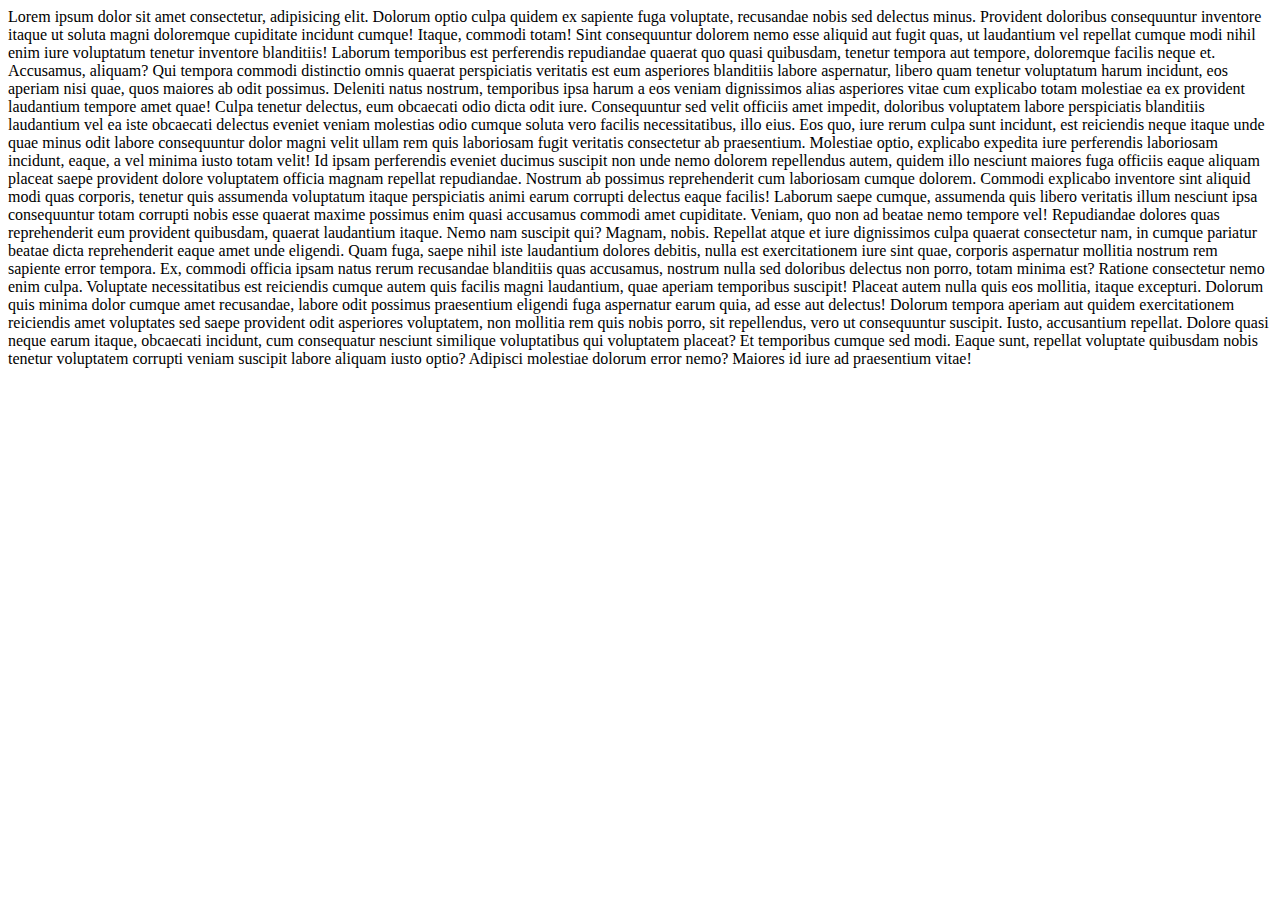
==== index.html @ c529438b "indexadded" ====
<!DOCTYPE html>
<html lang="en">

<head>
  <meta charset="UTF-8" />
  <meta http-equiv="X-UA-Compatible" content="IE=edge" />
  <meta name="viewport" content="width=device-width, initial-scale=1.0" />
  <title>Technology skills for business | Pluralsight</title>
  <link rel="icon" type="image/png"
    href="https://www.pluralsight.com/etc/clientlibs/pluralsight/main/images/favicons/android-chrome-192x192.png" />
  <link rel="stylesheet" href="https://cdnjs.cloudflare.com/ajax/libs/font-awesome/4.7.0/css/font-awesome.min.css" />
  <link rel="stylesheet" href="./styles/footer.css">
  <link rel="stylesheet" href="./styles/nav.css">
</head>

<body>
  <div id="mainBody">
    <div id="navItems">

    </div>

    <div id="container">
      <div id="nav">

      </div>

      <div id="searchBar">

      </div>
    </div>
      <div class="content">
        Lorem ipsum dolor sit amet consectetur, adipisicing elit. Dolorum optio culpa quidem ex sapiente fuga voluptate, recusandae nobis sed delectus minus. Provident doloribus consequuntur inventore itaque ut soluta magni doloremque cupiditate incidunt cumque! Itaque, commodi totam! Sint consequuntur dolorem nemo esse aliquid aut fugit quas, ut laudantium vel repellat cumque modi nihil enim iure voluptatum tenetur inventore blanditiis! Laborum temporibus est perferendis repudiandae quaerat quo quasi quibusdam, tenetur tempora aut tempore, doloremque facilis neque et. Accusamus, aliquam? Qui tempora commodi distinctio omnis quaerat perspiciatis veritatis est eum asperiores blanditiis labore aspernatur, libero quam tenetur voluptatum harum incidunt, eos aperiam nisi quae, quos maiores ab odit possimus. Deleniti natus nostrum, temporibus ipsa harum a eos veniam dignissimos alias asperiores vitae cum explicabo totam molestiae ea ex provident laudantium tempore amet quae! Culpa tenetur delectus, eum obcaecati odio dicta odit iure. Consequuntur sed velit officiis amet impedit, doloribus voluptatem labore perspiciatis blanditiis laudantium vel ea iste obcaecati delectus eveniet veniam molestias odio cumque soluta vero facilis necessitatibus, illo eius. Eos quo, iure rerum culpa sunt incidunt, est reiciendis neque itaque unde quae minus odit labore consequuntur dolor magni velit ullam rem quis laboriosam fugit veritatis consectetur ab praesentium. Molestiae optio, explicabo expedita iure perferendis laboriosam incidunt, eaque, a vel minima iusto totam velit! Id ipsam perferendis eveniet ducimus suscipit non unde nemo dolorem repellendus autem, quidem illo nesciunt maiores fuga officiis eaque aliquam placeat saepe provident dolore voluptatem officia magnam repellat repudiandae. Nostrum ab possimus reprehenderit cum laboriosam cumque dolorem. Commodi explicabo inventore sint aliquid modi quas corporis, tenetur quis assumenda voluptatum itaque perspiciatis animi earum corrupti delectus eaque facilis! Laborum saepe cumque, assumenda quis libero veritatis illum nesciunt ipsa consequuntur totam corrupti nobis esse quaerat maxime possimus enim quasi accusamus commodi amet cupiditate. Veniam, quo non ad beatae nemo tempore vel! Repudiandae dolores quas reprehenderit eum provident quibusdam, quaerat laudantium itaque. Nemo nam suscipit qui? Magnam, nobis. Repellat atque et iure dignissimos culpa quaerat consectetur nam, in cumque pariatur beatae dicta reprehenderit eaque amet unde eligendi. Quam fuga, saepe nihil iste laudantium dolores debitis, nulla est exercitationem iure sint quae, corporis aspernatur mollitia nostrum rem sapiente error tempora. Ex, commodi officia ipsam natus rerum recusandae blanditiis quas accusamus, nostrum nulla sed doloribus delectus non porro, totam minima est? Ratione consectetur nemo enim culpa. Voluptate necessitatibus est reiciendis cumque autem quis facilis magni laudantium, quae aperiam temporibus suscipit! Placeat autem nulla quis eos mollitia, itaque excepturi. Dolorum quis minima dolor cumque amet recusandae, labore odit possimus praesentium eligendi fuga aspernatur earum quia, ad esse aut delectus! Dolorum tempora aperiam aut quidem exercitationem reiciendis amet voluptates sed saepe provident odit asperiores voluptatem, non mollitia rem quis nobis porro, sit repellendus, vero ut consequuntur suscipit. Iusto, accusantium repellat. Dolore quasi neque earum itaque, obcaecati incidunt, cum consequatur nesciunt similique voluptatibus qui voluptatem placeat? Et temporibus cumque sed modi. Eaque sunt, repellat voluptate quibusdam nobis tenetur voluptatem corrupti veniam suscipit labore aliquam iusto optio? Adipisci molestiae dolorum error nemo? Maiores id iure ad praesentium vitae!
      </div>

  </div>
  <div id="footer">

  </div>

</body>

</html>
<script type="module" src="./scripts/impexpnavfoot.js"></script>
<script type="module" src="./scripts/navfunctions.js"></script>
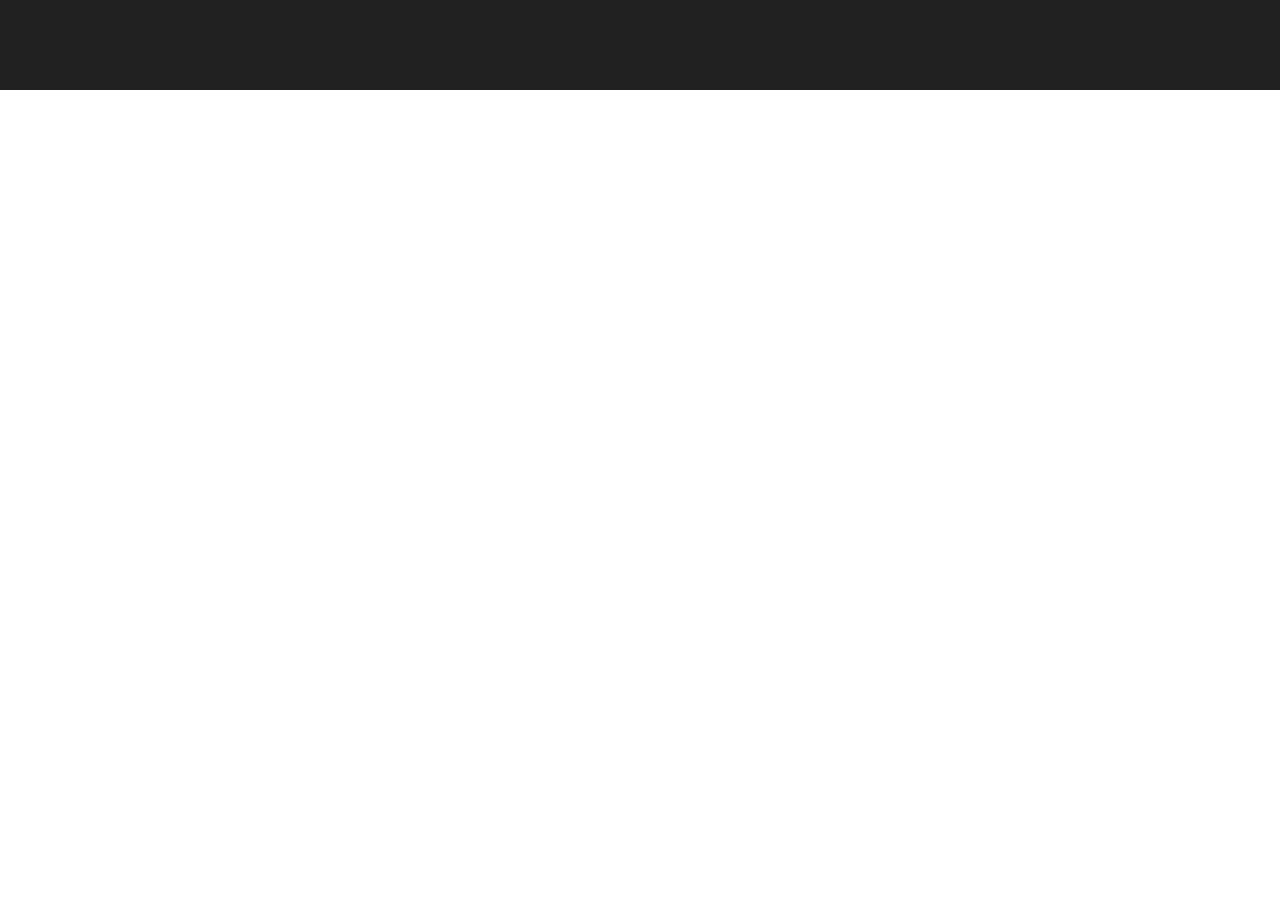
==== commit 4a461200: "Merge pull request #3 from sam7789/ayush" ====
--- a/index.html
+++ b/index.html
@@ -19,7 +19,7 @@
 
     </div>
 
-    <div id="container">
+    <div id="containernav">
       <div id="nav">
 
       </div>
@@ -28,10 +28,9 @@
 
       </div>
     </div>
-      <div class="content">
-        Lorem ipsum dolor sit amet consectetur, adipisicing elit. Dolorum optio culpa quidem ex sapiente fuga voluptate, recusandae nobis sed delectus minus. Provident doloribus consequuntur inventore itaque ut soluta magni doloremque cupiditate incidunt cumque! Itaque, commodi totam! Sint consequuntur dolorem nemo esse aliquid aut fugit quas, ut laudantium vel repellat cumque modi nihil enim iure voluptatum tenetur inventore blanditiis! Laborum temporibus est perferendis repudiandae quaerat quo quasi quibusdam, tenetur tempora aut tempore, doloremque facilis neque et. Accusamus, aliquam? Qui tempora commodi distinctio omnis quaerat perspiciatis veritatis est eum asperiores blanditiis labore aspernatur, libero quam tenetur voluptatum harum incidunt, eos aperiam nisi quae, quos maiores ab odit possimus. Deleniti natus nostrum, temporibus ipsa harum a eos veniam dignissimos alias asperiores vitae cum explicabo totam molestiae ea ex provident laudantium tempore amet quae! Culpa tenetur delectus, eum obcaecati odio dicta odit iure. Consequuntur sed velit officiis amet impedit, doloribus voluptatem labore perspiciatis blanditiis laudantium vel ea iste obcaecati delectus eveniet veniam molestias odio cumque soluta vero facilis necessitatibus, illo eius. Eos quo, iure rerum culpa sunt incidunt, est reiciendis neque itaque unde quae minus odit labore consequuntur dolor magni velit ullam rem quis laboriosam fugit veritatis consectetur ab praesentium. Molestiae optio, explicabo expedita iure perferendis laboriosam incidunt, eaque, a vel minima iusto totam velit! Id ipsam perferendis eveniet ducimus suscipit non unde nemo dolorem repellendus autem, quidem illo nesciunt maiores fuga officiis eaque aliquam placeat saepe provident dolore voluptatem officia magnam repellat repudiandae. Nostrum ab possimus reprehenderit cum laboriosam cumque dolorem. Commodi explicabo inventore sint aliquid modi quas corporis, tenetur quis assumenda voluptatum itaque perspiciatis animi earum corrupti delectus eaque facilis! Laborum saepe cumque, assumenda quis libero veritatis illum nesciunt ipsa consequuntur totam corrupti nobis esse quaerat maxime possimus enim quasi accusamus commodi amet cupiditate. Veniam, quo non ad beatae nemo tempore vel! Repudiandae dolores quas reprehenderit eum provident quibusdam, quaerat laudantium itaque. Nemo nam suscipit qui? Magnam, nobis. Repellat atque et iure dignissimos culpa quaerat consectetur nam, in cumque pariatur beatae dicta reprehenderit eaque amet unde eligendi. Quam fuga, saepe nihil iste laudantium dolores debitis, nulla est exercitationem iure sint quae, corporis aspernatur mollitia nostrum rem sapiente error tempora. Ex, commodi officia ipsam natus rerum recusandae blanditiis quas accusamus, nostrum nulla sed doloribus delectus non porro, totam minima est? Ratione consectetur nemo enim culpa. Voluptate necessitatibus est reiciendis cumque autem quis facilis magni laudantium, quae aperiam temporibus suscipit! Placeat autem nulla quis eos mollitia, itaque excepturi. Dolorum quis minima dolor cumque amet recusandae, labore odit possimus praesentium eligendi fuga aspernatur earum quia, ad esse aut delectus! Dolorum tempora aperiam aut quidem exercitationem reiciendis amet voluptates sed saepe provident odit asperiores voluptatem, non mollitia rem quis nobis porro, sit repellendus, vero ut consequuntur suscipit. Iusto, accusantium repellat. Dolore quasi neque earum itaque, obcaecati incidunt, cum consequatur nesciunt similique voluptatibus qui voluptatem placeat? Et temporibus cumque sed modi. Eaque sunt, repellat voluptate quibusdam nobis tenetur voluptatem corrupti veniam suscipit labore aliquam iusto optio? Adipisci molestiae dolorum error nemo? Maiores id iure ad praesentium vitae!
-      </div>
-
+    <div class="content">
+      <!-- write you data here -->
+    </div>
   </div>
   <div id="footer">
 
--- a/styles/nav.css
+++ b/styles/nav.css
@@ -0,0 +1,590 @@
+@import url("https://fonts.googleapis.com/css2?family=Source+Sans+Pro&display=swap");
+@import url("https://fonts.googleapis.com/css2?family=Prompt:wght@400&family=Source+Sans+Pro&display=swap");
+
+body {
+  margin: 0;
+  padding: 0;
+  font-family: "Prompt", sans-serif;
+}
+#mainBody{
+  margin: 0;
+  padding: 0;
+}
+#mainBody *{
+  margin: 0;
+  padding: 0;
+}
+
+#containernav {
+  color: rgb(240, 240, 240);
+}
+
+#nav #img {
+  height: 23px;
+  width: 23px;
+}
+
+#nav a,
+p {
+  text-decoration: none;
+  color: white;
+}
+
+#nav {
+  position: sticky;
+  top: 0;
+  width: 100%;
+  z-index: 5;
+  height: 90px;
+  background-color: #212121;
+  display: flex;
+  color: white;
+  align-items: center;
+  padding: 20px 60px;
+  box-sizing: border-box;
+}
+
+#nav > div {
+  height: 100%;
+}
+
+#nav > div > img {
+  cursor: pointer;
+}
+
+#nav > div:nth-child(1) {
+  width: 20%;
+  height: 80%;
+}
+
+#nav > div:nth-child(1) img {
+  height: 100%;
+}
+
+#nav > div:nth-child(2) {
+  width: 50%;
+}
+
+#nav ul {
+  display: flex;
+  align-items: center;
+  height: 100%;
+  gap: 5%;
+  height: 100%;
+}
+
+#nav ul li {
+  list-style-type: none;
+  font-weight: bold;
+  cursor: pointer;
+  border-bottom: 6px solid #212121;
+
+  padding: 30px 0;
+}
+
+.popup {
+  list-style-type: none;
+  font-weight: bold;
+  cursor: pointer;
+  border-bottom: 6px solid;
+  border-image: linear-gradient(to right, #e80c88 0%, #f15b2c 100%);
+  border-image-slice: 0 0 7 0;
+
+  padding: 30px 0;
+}
+
+.popdown {
+  list-style-type: none;
+  font-weight: bold;
+  cursor: pointer;
+  border-bottom: 6px solid #212121;
+
+  padding: 30px 0;
+}
+
+#nav > div:nth-child(3) {
+  width: 30%;
+  display: flex;
+  gap: 5%;
+  align-items: center;
+  justify-content: right;
+}
+
+#nav > div:nth-child(3) > div {
+  height: 100%;
+  display: flex;
+  align-items: center;
+  font-weight: bold;
+  font-size: 15px;
+
+  padding: 20px 0px;
+  cursor: pointer;
+}
+
+#nav > div:nth-child(3) > div img {
+  height: 40%;
+  filter: invert();
+}
+
+#nav > div:nth-child(3) > div button {
+  color: white;
+  border: 1px solid white;
+  background-color: #212121;
+  padding: 10px 30px;
+  font-weight: bold;
+  font-size: 15px;
+}
+
+#platform {
+  position: absolute;
+  top: 90px;
+  width: 100%;
+  height: 100vh;
+  background-color: rgba(0, 0, 0, 0.8);
+  z-index: 4;
+  display: none;
+  color: white;
+}
+
+#platform > div {
+  width: 80%;
+  height: 400px;
+  background-image: linear-gradient(#171717, #000000);
+
+  margin: auto;
+  padding: 3%;
+  box-sizing: border-box;
+  display: flex;
+}
+
+.box {
+  width: 25%;
+  height: 100%;
+  border-right: 1px solid rgb(131, 131, 131);
+
+  box-sizing: border-box;
+  display: flex;
+  flex-direction: column;
+  justify-content: space-around;
+}
+
+.box > div {
+  box-sizing: border-box;
+  display: flex;
+  gap: 10%;
+}
+
+#platform p {
+  font-weight: bold;
+}
+
+.box > div span {
+  background: linear-gradient(
+    100.37deg,
+    rgb(236, 0, 139) 0%,
+    rgb(241, 90, 34) 100%
+  );
+  border-radius: 2px;
+  padding: 0 5%;
+}
+
+#platform > div > div:nth-child(2) {
+  width: 75%;
+  height: 100%;
+
+  padding: 0 2%;
+  box-sizing: border-box;
+  display: flex;
+  flex-wrap: wrap;
+  justify-content: space-between;
+}
+
+#platform > div > div:nth-child(2) > div:nth-child(1) {
+  width: 30%;
+  height: 75%;
+  border: none;
+}
+
+#platform h4 {
+  color: rgb(192, 192, 192);
+  font-weight: 100;
+}
+
+#platform a {
+  color: white;
+  text-decoration: none;
+}
+
+#platform > div > div:nth-child(2) > div:nth-child(2) {
+  width: 70%;
+  height: 80%;
+  display: flex;
+  flex-wrap: wrap;
+  justify-content: space-between;
+}
+
+#platform > div > div:nth-child(2) > div:nth-child(2) > div {
+  width: 47%;
+  height: 29%;
+  box-sizing: border-box;
+  background-color: #222222;
+  border-radius: 10px;
+}
+
+#platform > div > div:nth-child(2) > div:nth-child(3) {
+  width: 100%;
+  height: 15%;
+  display: flex;
+  gap: 5%;
+}
+
+#nav button {
+  cursor: pointer;
+}
+
+.flex {
+  display: flex;
+}
+
+.justifyContentSpaceEvenly {
+  justify-content: space-evenly;
+}
+
+.fontWeight100 {
+  font-weight: 100;
+}
+
+.gap12 {
+  gap: 12px;
+}
+
+.fontSize15 {
+  font-size: 13px;
+}
+
+.padding10 {
+  padding: 10px;
+  overflow: hidden;
+}
+
+#navResources {
+  position: absolute;
+  top: 90px;
+  width: 100%;
+  height: 100vh;
+  background-color: rgba(0, 0, 0, 0.8);
+  z-index: 4;
+  display: none;
+  color: white;
+}
+
+#navResources > div {
+  width: 80%;
+  height: 400px;
+  background-image: linear-gradient(#171717, #000000);
+
+  margin: auto;
+  padding: 3%;
+  box-sizing: border-box;
+  display: flex;
+}
+
+.box {
+  width: 25%;
+  height: 100%;
+  border-right: 1px solid rgb(131, 131, 131);
+
+  box-sizing: border-box;
+  display: flex;
+  flex-direction: column;
+  justify-content: space-around;
+}
+
+.box > div {
+  box-sizing: border-box;
+  display: flex;
+  gap: 10%;
+}
+
+#navResources p {
+  font-weight: bold;
+}
+
+.box > div span {
+  background: linear-gradient(
+    100.37deg,
+    rgb(236, 0, 139) 0%,
+    rgb(241, 90, 34) 100%
+  );
+  border-radius: 2px;
+  padding: 0 5%;
+}
+
+#navResources > div > div:nth-child(2) {
+  width: 75%;
+  height: 100%;
+
+  padding: 0 2%;
+  box-sizing: border-box;
+  display: flex;
+  justify-content: space-between;
+}
+
+#navResources > div > div:nth-child(2) > div:nth-child(1) {
+  width: 35%;
+  height: 75%;
+  border: none;
+}
+
+#navResources h4 {
+  color: rgb(192, 192, 192);
+  font-weight: 100;
+}
+
+#navResources a {
+  color: white;
+  text-decoration: none;
+}
+
+.learnMoreBtn {
+  width: 200px;
+  padding: 12px;
+  background-color: #ec008c;
+  color: white;
+  font-size: 17px;
+  white-space: normal;
+  cursor: pointer;
+  border: none;
+}
+
+.popupImg {
+  position: relative;
+  background-image: url("https://www.pluralsight.com/content/experience-fragments/pluralsight/Navigation/global-nav/master/jcr:content/root/navigation/main/nav_item_dropdown_1789622253/parsys/nav_resource/parsys/generic_block/image-res.img.5d9d4c9e-2ab3-4cd2-853f-351faa18633e.png");
+  width: 100%;
+  height: 90%;
+  padding: 35px;
+}
+
+.popupImg > img {
+  position: absolute;
+  z-index: 1;
+  width: 40%;
+  right: 0;
+  bottom: 0;
+}
+
+.popupImg {
+  color: black;
+}
+
+.fcolor {
+  color: white;
+}
+
+.popupImg > div {
+  position: relative;
+  z-index: 1;
+
+  display: flex;
+  flex-direction: column;
+  gap: 18px;
+}
+
+#navSkills {
+  position: absolute;
+  top: 90px;
+  width: 100%;
+  height: 100vh;
+  background-color: rgba(0, 0, 0, 0.8);
+  z-index: 4;
+  display: none;
+  color: white;
+}
+
+#navSkills > div {
+  width: 30%;
+  height: 250px;
+  background-image: linear-gradient(#171717, #000000);
+  margin: auto;
+  padding: 2%;
+  box-sizing: border-box;
+  display: flex;
+}
+
+#navSkills img {
+  width: 130px;
+}
+
+#navSkills > div > div {
+  display: flex;
+  justify-content: space-between;
+  gap: 40px;
+}
+
+#navSkills > div > div > div {
+  display: flex;
+  flex-direction: column;
+  align-items: flex-start;
+  gap: 25px;
+}
+
+hr {
+  border: 1px solid #363638;
+  width: 100%;
+}
+
+#verticalLine {
+  border: 1px solid #363638;
+  height: 100%;
+}
+
+#navSkills h4 {
+  font-size: 16px;
+  font-weight: 600;
+}
+
+#navSkills a {
+  color: white;
+  text-decoration: none;
+}
+
+#navSignin {
+  position: absolute;
+  top: 85px;
+  width: 100%;
+  height: 100vh;
+  background-color: rgba(0, 0, 0, 0.8);
+  z-index: 4;
+  display: none;
+  color: white;
+}
+
+#navSignin > div {
+  width: 25%;
+  height: 180px;
+  background-image: linear-gradient(#171717, #000000);
+  padding: 2.5%;
+  margin-left: 60%;
+  box-sizing: border-box;
+  display: flex;
+}
+
+#navSignin img {
+  width: 130px;
+}
+
+#navSignin > div > div {
+  display: flex;
+  justify-content: space-between;
+  gap: 40px;
+}
+
+#navSignin > div > div > div {
+  display: flex;
+  flex-direction: column;
+  align-items: flex-start;
+  gap: 25px;
+}
+
+#navSignin a {
+  color: white;
+  text-decoration: none;
+}
+
+hr {
+  border: 1px solid #363638;
+  width: 100%;
+}
+
+#verticalLine {
+  border: 1px solid #363638;
+  height: 100%;
+}
+
+#navSignin h4 {
+  font-size: 16px;
+  font-weight: 600;
+}
+
+#platform p,
+#navSkills p,
+#navResources p,
+#navSignin p {
+  cursor: pointer;
+}
+
+#navSkills h4,
+#navSkills img {
+  cursor: pointer;
+}
+
+#navSignin h4,
+#navSignin img {
+  cursor: pointer;
+}
+
+#searchItem {
+  background-color: #181818;
+  height: 90px;
+  display: none;
+  display: flex;
+  opacity: 1;
+  z-index: 5;
+  position: relative;
+}
+
+#searchItem .fa-search {
+  margin: 35px 0px 0px 60px;
+  color: white;
+  font-size: 20px;
+}
+
+#searchItem input {
+  margin: 30px 10px;
+  font-size: 20px;
+  background-color: transparent;
+  outline: none;
+  border: none;
+  width: 60%;
+  color: white;
+}
+
+#searchItem input::placeholder {
+  color: white;
+}
+
+#searchItem #p {
+  cursor: pointer;
+}
+
+#p {
+  float: right;
+  font-size: 40px;
+  margin-left: 30%;
+  margin-top: 10px;
+}
+@media only screen and (min-width: 260px) and (max-width: 1050px){
+  #nav ul{
+    display: none;
+  }
+  #nav{
+    display: flex;
+  }
+  #nav > div:nth-child(1) {
+    width: 50%;
+    height: 80%;
+  }
+  #nav img{
+    width: 100%;
+    height: auto;
+  }
+  #nav > div:nth-child(3) > div button{
+    display: none;
+  }
+}  
+
+@media only screen and (min-width: 260px) and (max-width: 900px){
+  #signinbtn{
+    display: none;
+  }
+}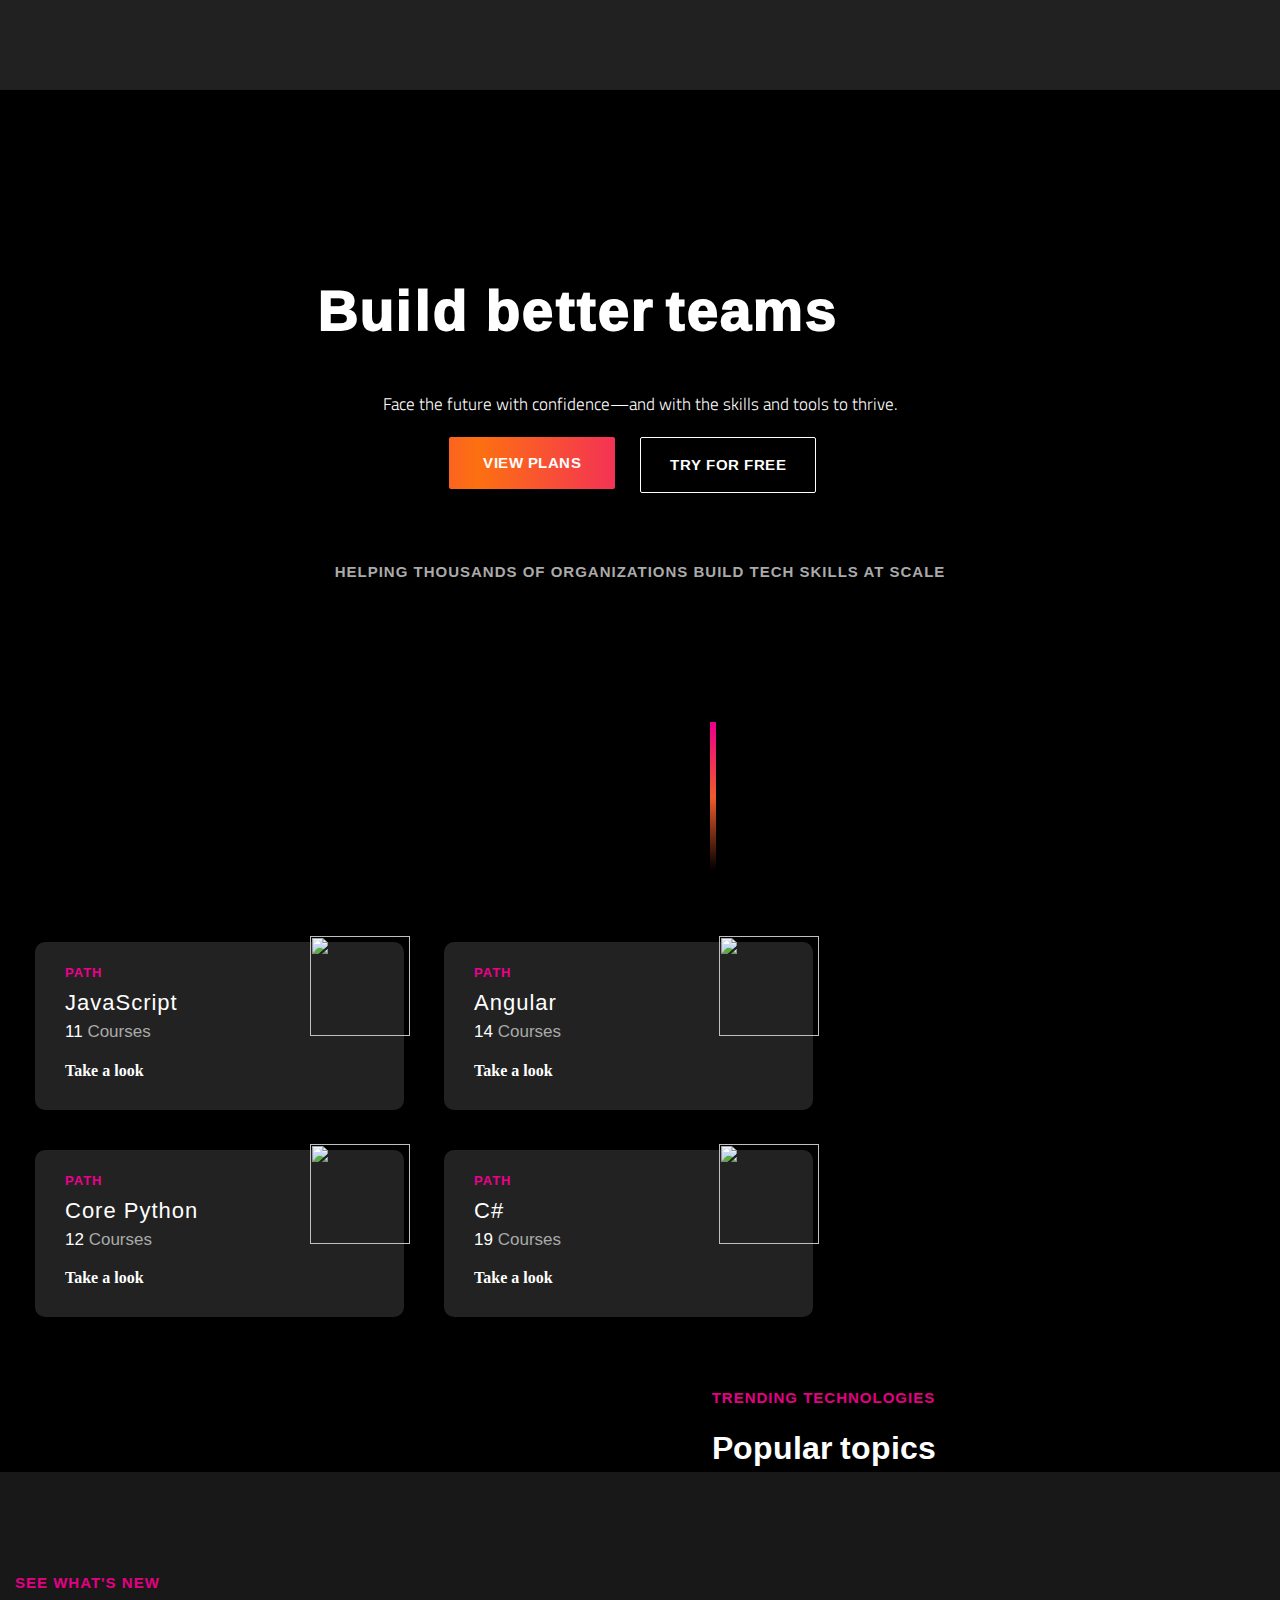
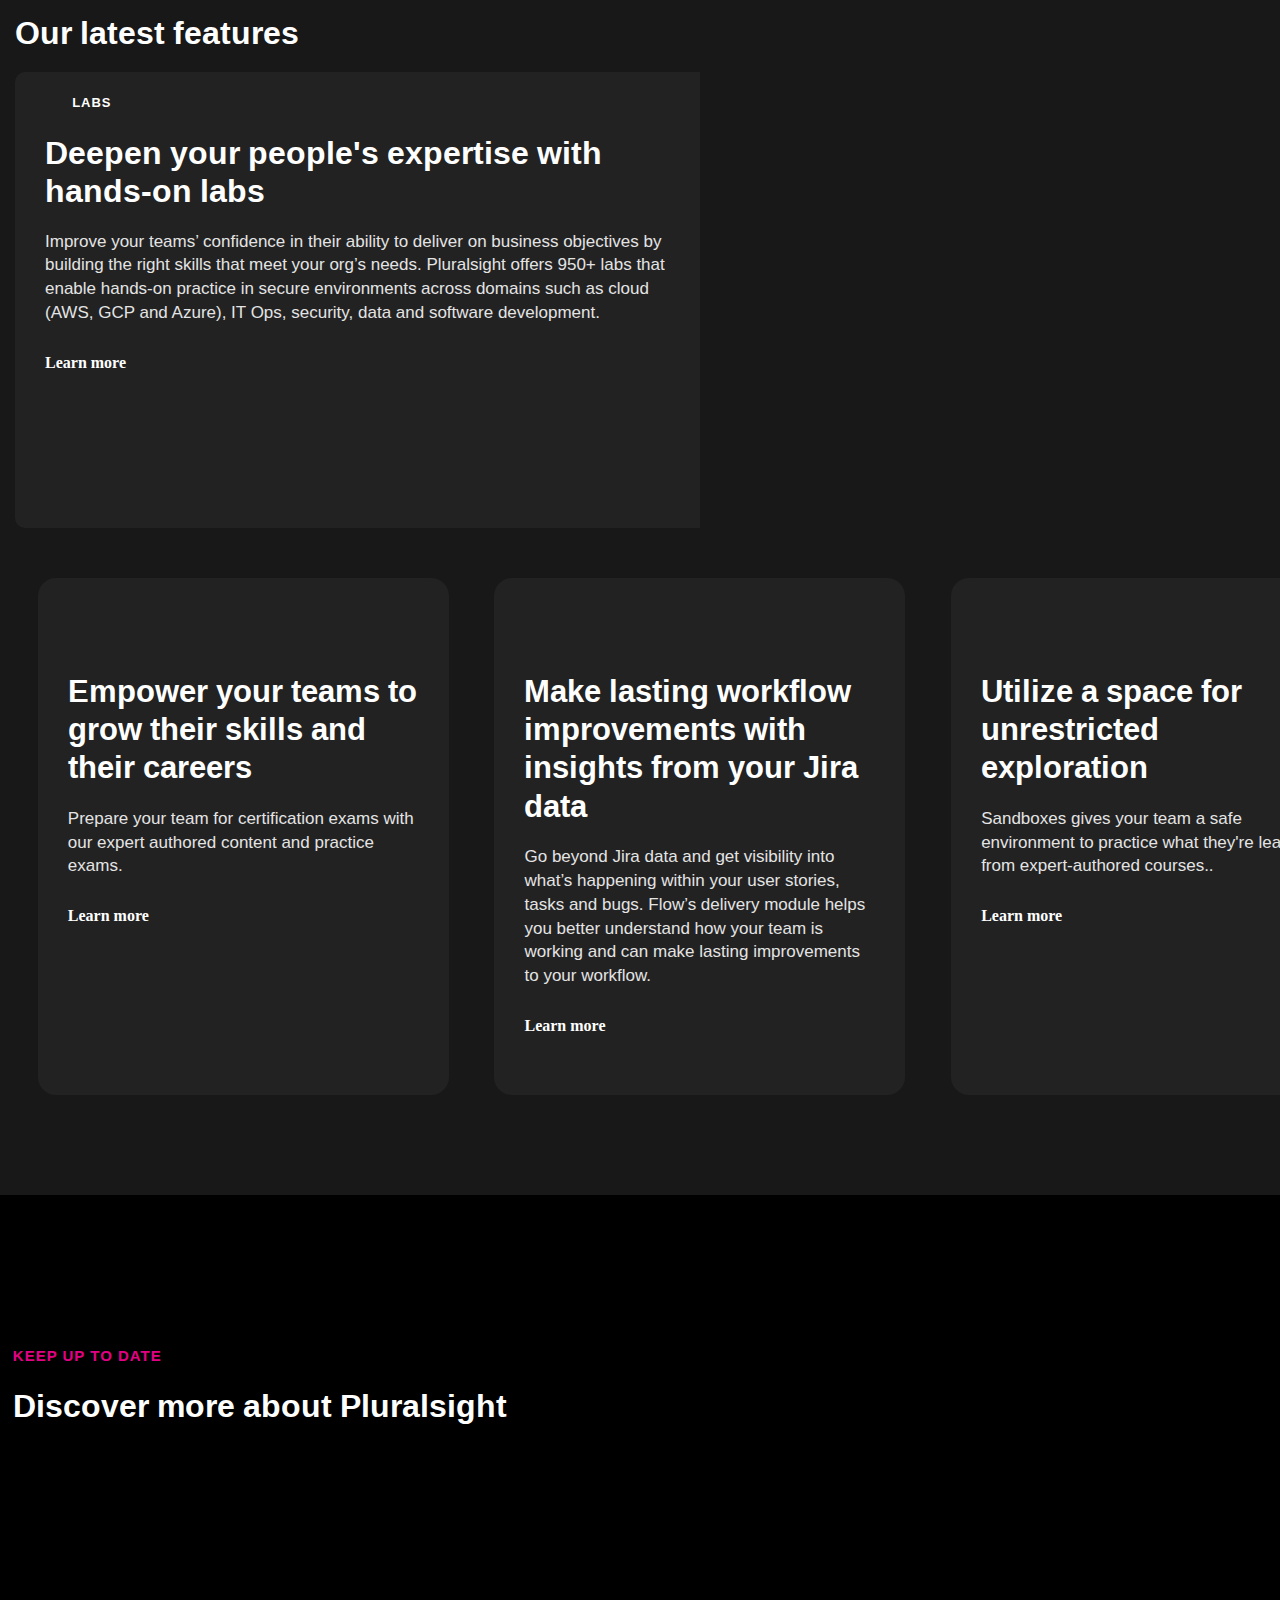
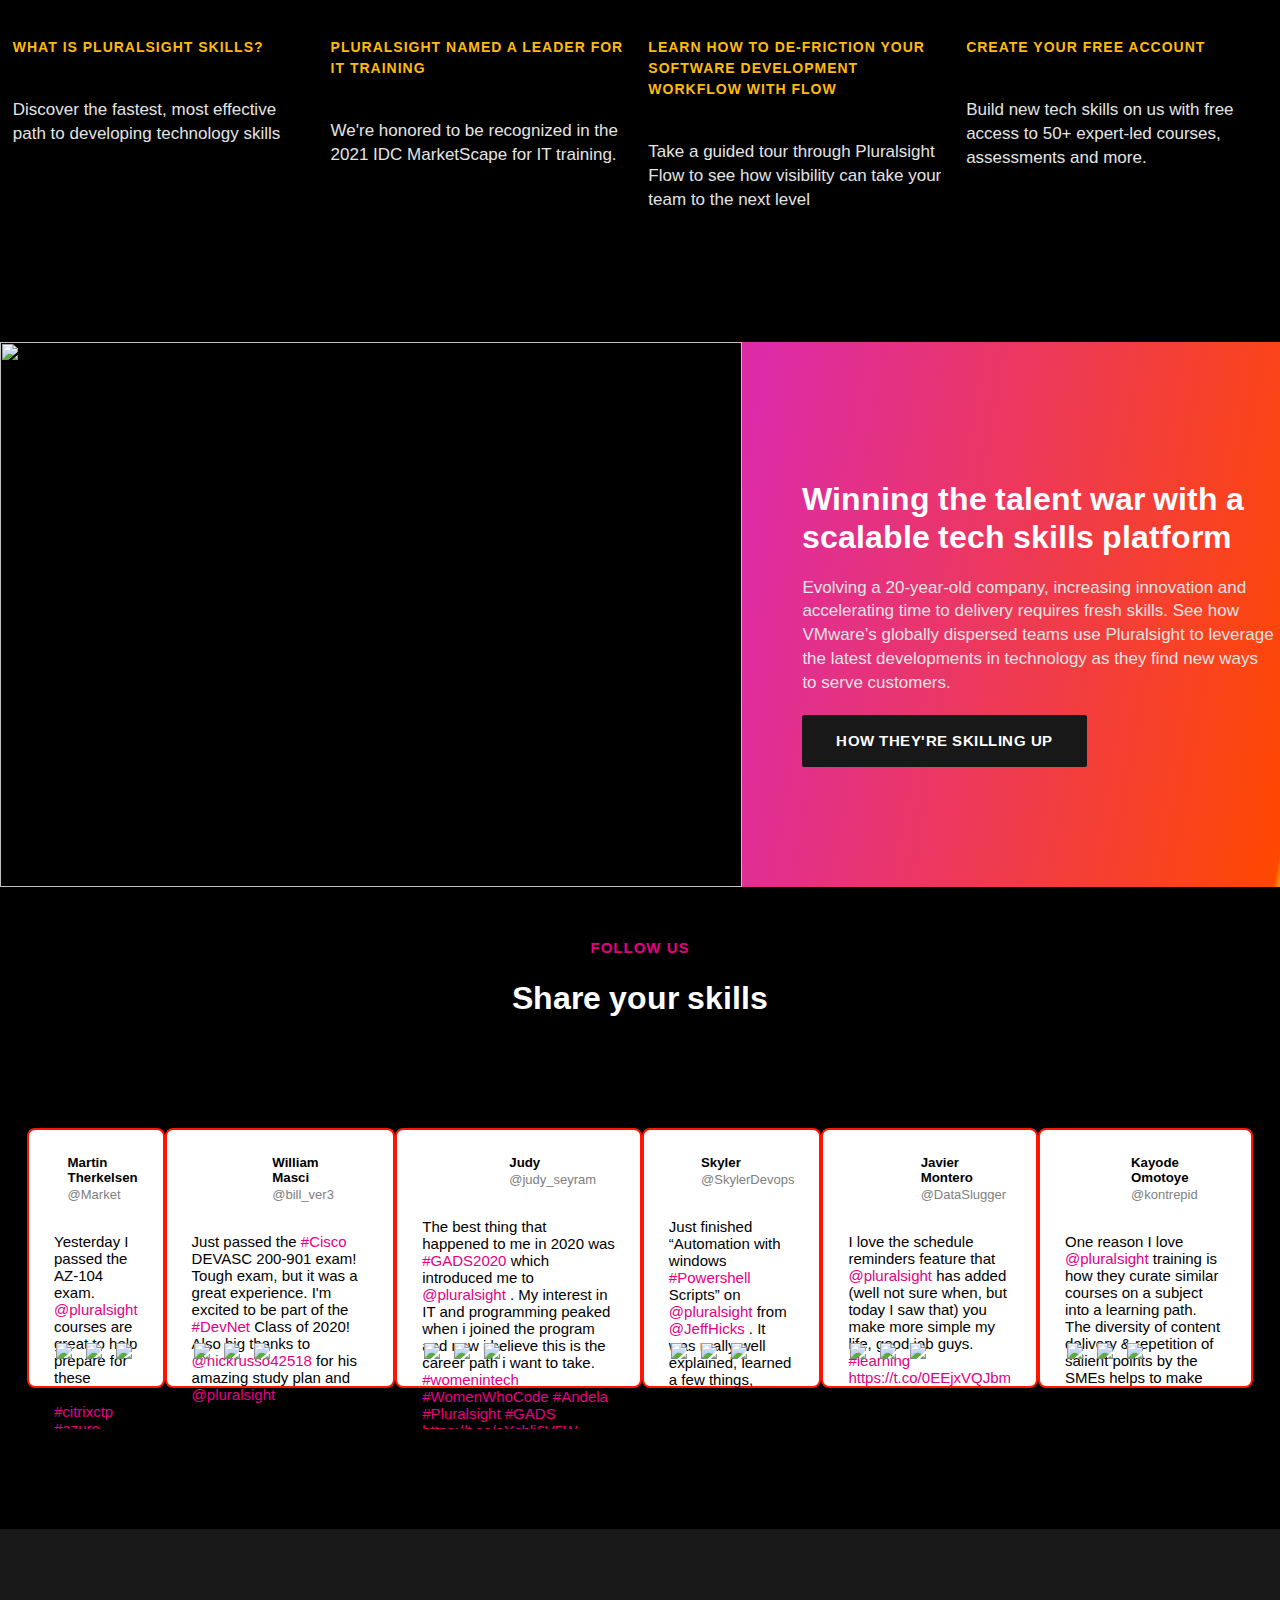
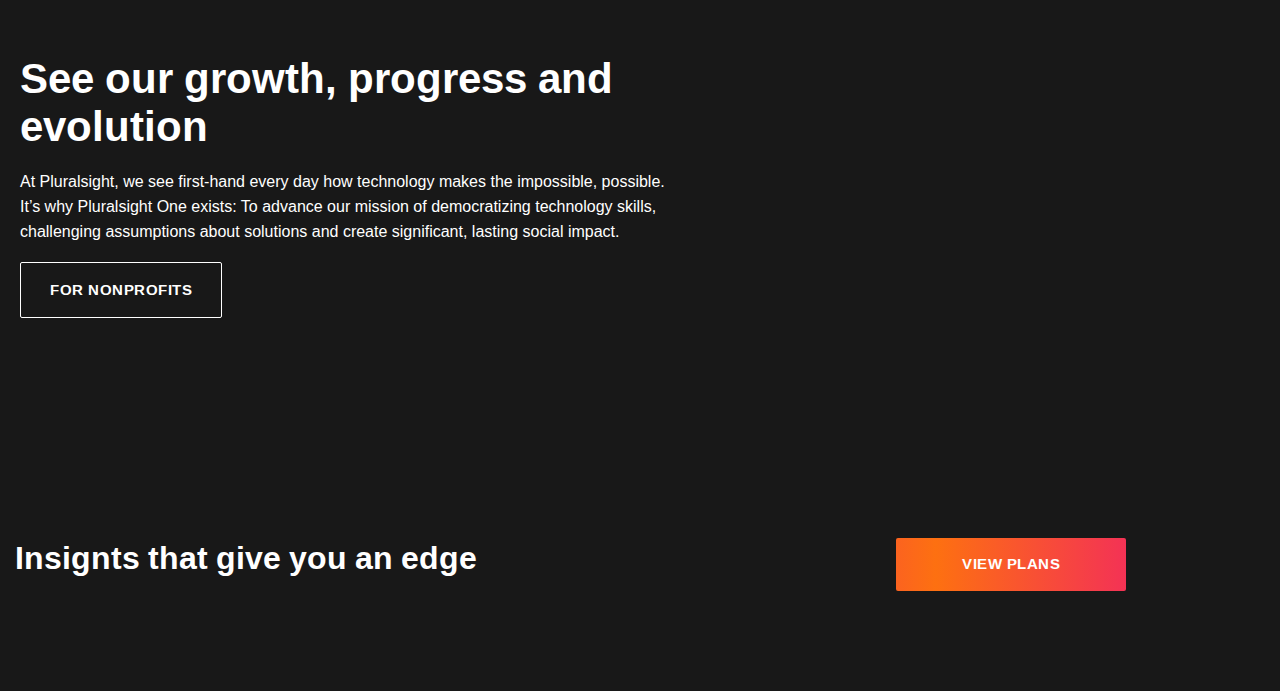
==== commit 33c8b82c: "main updated" ====
--- a/index.html
+++ b/index.html
@@ -1,43 +1,508 @@
 <!DOCTYPE html>
 <html lang="en">
-
-<head>
-  <meta charset="UTF-8" />
-  <meta http-equiv="X-UA-Compatible" content="IE=edge" />
-  <meta name="viewport" content="width=device-width, initial-scale=1.0" />
-  <title>Technology skills for business | Pluralsight</title>
-  <link rel="icon" type="image/png"
-    href="https://www.pluralsight.com/etc/clientlibs/pluralsight/main/images/favicons/android-chrome-192x192.png" />
-  <link rel="stylesheet" href="https://cdnjs.cloudflare.com/ajax/libs/font-awesome/4.7.0/css/font-awesome.min.css" />
-  <link rel="stylesheet" href="./styles/footer.css">
-  <link rel="stylesheet" href="./styles/nav.css">
-</head>
-
-<body>
-  <div id="mainBody">
-    <div id="navItems">
-
+  <head>
+    <meta charset="UTF-8" />
+    <meta http-equiv="X-UA-Compatible" content="IE=edge" />
+    <meta name="viewport" content="width=device-width, initial-scale=1.0" />
+
+    <!-- icons -->
+
+    <script src="https://kit.fontawesome.com/6fe0709649.js" crossorigin="anonymous"></script>
+    <!-- favicons -->
+
+    <link
+      rel="shortcut icon"
+      href="https://www.pluralsight.com/etc/clientlibs/pluralsight/main/images/favicons/favicon-96x96.png"
+      type="image/x-icon"/>
+    <!-- jquery -->
+
+    <link rel="stylesheet" href="https://cdnjs.cloudflare.com/ajax/libs/slick-carousel/1.8.1/slick-theme.min.css" integrity="sha512-17EgCFERpgZKcm0j0fEq1YCJuyAWdz9KUtv1EjVuaOz8pDnh/0nZxmU6BBXwaaxqoi9PQXnRWqlcDB027hgv9A==" crossorigin="anonymous" referrerpolicy="no-referrer" />
+    <link rel="stylesheet" href="https://cdnjs.cloudflare.com/ajax/libs/slick-carousel/1.8.1/slick.min.css" integrity="sha512-yHknP1/AwR+yx26cB1y0cjvQUMvEa2PFzt1c9LlS4pRQ5NOTZFWbhBig+X9G9eYW/8m0/4OXNx8pxJ6z57x0dw==" crossorigin="anonymous" referrerpolicy="no-referrer" />
+    <link rel="stylesheet" href="./styles/grt-youtube-popup.css">
+    <!-- fonts -->
+
+    <link rel="preconnect" href="https://fonts.googleapis.com" />
+    <link rel="preconnect" href="https://fonts.gstatic.com" crossorigin />
+    <link
+      href="https://fonts.googleapis.com/css2?family=Ramabhadra&display=swap"
+      rel="stylesheet"
+    />
+
+    <link rel="preconnect" href="https://fonts.googleapis.com">
+    <link rel="preconnect" href="https://fonts.gstatic.com" crossorigin>
+    <link href="https://fonts.googleapis.com/css2?family=Titillium+Web&display=swap" rel="stylesheet">
+<!-- title -->
+
+    <title>Pluralsight | The tech workforce development company</title>
+
+<!-- linked CSS -->
+
+    <link rel="stylesheet" href="./styles/index.css">
+    <link rel="stylesheet" href="https://cdnjs.cloudflare.com/ajax/libs/font-awesome/4.7.0/css/font-awesome.min.css" />
+    <link rel="stylesheet" href="./styles/footer.css">
+    <link rel="stylesheet" href="./styles/nav.css">
+
+  </head>
+  <body>
+<!-- navbar -->
+    <div id="navItems"></div>
+
+    <div id="containernav">
+
+      <div id="nav"></div>
+
+      <div id="searchBar"></div>
+      
     </div>
-
-    <div id="containernav">
-      <div id="nav">
-
-      </div>
-
-      <div id="searchBar">
-
+<!-- content -->
+
+<!-- first div -->
+    <div id="home_container">
+      <div id="first_conatainer">
+        <div id="first_conatainer_box">
+          <div id="first_container_content">
+            <div id="first_conatainer_heading">
+              <div id="rotating_div">
+                <p>Build better</p>
+                <div class="words">
+                  <span>teams</span>
+                  <span>products</span>
+                  <span>workflows</span>
+                  <span>skills</span>
+                  <span>teams</span>
+                </div>
+              </div>
+            </div>
+            <div class="subheading">
+              <p>
+                Face the future with confidence—and with the skills and tools to
+                thrive.
+              </p>
+            </div>
+            <div id="buttonDiv">
+              <div id="viewPlansDIv">
+                <div id="viewPlansButtonDiv">
+                  <button id="viewPlans">View Plans</button>
+                </div>
+              </div>
+              <div id="tryForFreeDiv">
+                <button id="tryForFree">Try for free</button>
+              </div>
+            </div>
+            <div class="subheading">
+              <h6 id="orgText">HELPING THOUSANDS OF ORGANIZATIONS BUILD TECH SKILLS AT SCALE</h6>
+            </div>
+            <div id="orgLogo">
+              <div class="logos">
+                <img src="./images/adp.png" alt="">
+              </div>
+              <div class="logos">
+                <img src="./images/adobe.png" alt="">
+              </div>
+              <div class="logos">
+                <img src="./images/vm.png" alt="">
+              </div>
+              <div class="logos">
+                <img src="./images/fujitsu.png" alt="">
+              </div>
+              <div class="logos">
+                <img src="./images/nasdaq.png" alt="">
+              </div>
+            </div>
+          </div>
+        </div>
+        <div id="separatorLine"></div>
+      </div>
+<!-- second div -->
+
+      <div id="secondDiv">
+        <div id="coursesDiv">
+          <div class="courseItems">
+            <div class="courseItemsDiv">
+              <div class="courseItemsDivBox">
+                <label class="path">PATH</label>
+                <p class="title">JavaScript</p>
+                <div class="totalCourses"><span class="span">11</span> Courses</div>
+                <div class="takeAlook">Take a look <i id="arrow" class="fa-solid fa-angle-right"></i></div>
+                <img class="courseImg" src="./images/javascript-542e10ea6e.png" alt="">
+              </div>
+            </div>
+          </div>
+          <div class="courseItems">
+            <div class="courseItemsDiv">
+              <div class="courseItemsDivBox">
+                <label class="path">PATH</label>
+                <p class="title">Angular</p>
+                <div class="totalCourses"><span class="span">14</span> Courses</div>
+                <div class="takeAlook">Take a look <i id="arrow" class="fa-solid fa-angle-right"></i></div>
+                <img class="courseImg" src="./images/angular-14a0f6532f.png" alt="">
+              </div>
+            </div>
+          </div>
+          <div class="courseItems">
+            <div class="courseItemsDiv">
+              <div class="courseItemsDivBox">
+                <label class="path">PATH</label>
+                <p class="title">Core Python</p>
+                <div class="totalCourses"><span class="span">12</span> Courses</div>
+                <div class="takeAlook">Take a look <i id="arrow" class="fa-solid fa-angle-right"></i></div>
+                <img class="courseImg" src="./images/python-7be70baaac.png" alt="">
+              </div>
+            </div>
+          </div>
+          <div class="courseItems">
+            <div class="courseItemsDiv">
+              <div class="courseItemsDivBox">
+                <label class="path">PATH</label>
+                <p class="title">C#</p>
+                <div class="totalCourses"><span class="span">19</span> Courses</div>
+                <div class="takeAlook">Take a look <i id="arrow" class="fa-solid fa-angle-right"></i></div>
+                <img class="courseImg" src="./images/csharp-e7b8fcd4ce.png" alt="">
+              </div>
+            </div>
+          </div>
+        </div>
+        <div id="trendingTechDiv">
+          <h6 class="trendingTech">Trending Technologies</h6>
+          <h3 class="feature">Popular topics to learn now</h3>
+          <p>Not sure what technologies to focus on? The Technology Index ranks 850+ technologies by their relative popularity. See what’s topping the charts and get recommended courses to skill up. </p>
+          <div class="takeAlook">View the index <i id="arrow" class="fa-solid fa-angle-right"></i></div>
+        </div>
+      </div>
+<!-- third div -->
+
+      <div id="thirdDiv">
+        <div id="thirdContent">
+          <h6 class="trendingTech">See what's new</h6>
+          <h3 class="feature">Our latest features</h3>
+          <div id="skills">
+            <div id="skillText">
+              <div id="skillHead">
+                <img class="skillLogo" src="./images/logo-skills.png" alt="">
+                <h6 id="skillLab">labs</h6>
+              </div>
+              <h3 class="skillTitle">Deepen your people's expertise with hands-on labs</h3>
+              <p class="skillAbt">Improve your teams’ confidence in their ability to deliver on business objectives by building the right skills that meet your org’s needs. Pluralsight offers 950+ labs that enable hands-on practice in secure environments across domains such as cloud (AWS, GCP and Azure), IT Ops, security, data and software development.</p>
+              <div class="takeAlook">Learn more <i id="arrow" class="fa-solid fa-angle-right"></i></div>
+            </div>
+            <div >
+              <img id="skillImg" src="./images/Cloud-labs-image2x.png" alt="">
+            </div>
+          </div>
+          <div id="certificateCourse">
+            <div class="certificate">
+              <div class="certificateContent">
+                <img class="skillLogo" src="./images/certification-prep.png" alt="">
+                <h3 class="featureCertificate">Empower your teams to grow their skills and their careers</h3>
+                <p class="skillAbt">Prepare your team for certification exams with our expert authored content and practice exams.</p>
+                <div class="takeAlook">Learn more <i id="arrow" class="fa-solid fa-angle-right"></i></div>
+              </div>
+            </div>
+            <div class="certificate">
+              <div class="certificateContent">
+                <img class="skillLogo" src="./images/delivery-module.png" alt="">
+                <h3 class="featureCertificate">Make lasting workflow improvements with insights from your Jira data</h3>
+                <p class="skillAbt">Go beyond Jira data and get visibility into what’s happening within your user stories, tasks and bugs. Flow’s delivery module helps you better understand how your team is working and can make lasting improvements to your workflow.</p>
+                <div class="takeAlook">Learn more <i id="arrow" class="fa-solid fa-angle-right"></i></div>
+              </div>
+            </div>
+            <div class="certificate">
+              <div class="certificateContent">
+                <img class="skillLogo" src="./images/sandboxes.png" alt="">
+                <h3 class="featureCertificate">Utilize a space for unrestricted exploration</h3>
+                <p class="skillAbt">Sandboxes gives your team a safe environment to practice what they're learning from expert-authored courses..</p>
+                <div class="takeAlook">Learn more <i id="arrow" class="fa-solid fa-angle-right"></i></div>
+              </div>
+            </div>
+          </div>
+        </div>
+      </div>
+<!-- fourth div -->
+
+      <div id="fourthDiv">
+        <div id="fourthContent">
+          <h6 class="trendingTech">Keep up to date</h6>
+          <h3 class="feature">Discover more about Pluralsight</h3>
+          <div id="forthDivBoxes">
+
+
+            <a class="youtube-link" youtubeid="9h-I4lRkWH0">
+                <div class="discoverMore">
+                  <img class="discoverImg" src="./images/skills grid.jpg" alt="">
+                  <h6 class="yellowDiscoverText"> What is pluralsight skills?</h6>
+                  <p class="skillAbt">Discover the fastest, most effective path to developing technology skills</p>
+                </div>
+            </a>
+            <div class="discoverMore">
+              <img class="discoverImg" src="./images/party.png" alt="">
+              <h6 class="yellowDiscoverText">PLURALSIGHT NAMED A LEADER FOR IT TRAINING</h6>
+              <p class="skillAbt">We're honored to be recognized in the 2021 IDC MarketScape for IT training.</p>
+            </div>
+            <div class="discoverMore">
+              <img class="discoverImg" src="./images/flow-demo-thumbnail.png" alt="">
+              <h6 class="yellowDiscoverText">LEARN HOW TO DE-FRICTION YOUR SOFTWARE DEVELOPMENT WORKFLOW WITH FLOW</h6>
+              <p class="skillAbt">Take a guided tour through Pluralsight Flow to see how visibility can take your team to the next level</p>
+            </div>
+            <div class="discoverMore">
+              <img class="discoverImg" src="./images/50 free.png" alt="">
+              <h6 class="yellowDiscoverText"> create your free account</h6>
+              <p class="skillAbt">Build new tech skills on us with free access to 50+ expert-led courses, assessments and more.</p>
+            </div>
+          </div>
+        </div>
+      </div>
+<!-- fifth div -->
+
+      <div id="fifthDiv">
+        <div id="fifthContent">
+          <div id="vmwareImg">
+            <img width="100%" height="100%" src="./images/typing on laptop.png" alt="">
+          </div>
+          <div id="vmwareTextBox">
+            <div id="vmwareText">
+              <img src="./images/vmware.png" alt="">
+              <h4 class="featureVMware">Winning the talent war with a scalable tech skills platform</h4>
+              <p class="skillAbt">Evolving a 20-year-old company, increasing innovation and accelerating time to delivery requires fresh skills. See how VMware’s globally dispersed teams use Pluralsight to leverage the latest developments in technology as they find new ways to serve customers.</p>
+              <div id="howButton">
+                <button id="howTheyDoing">HOW THEY'RE SKILLING UP</button>
+              </div>
+            </div>
+          </div>
+        </div>
+        <div id="followUs">
+          <h6 class="trendingTech">Follow us</h6>
+          <h4 class="featureVMware">Share your skills</h4>
+        </div>
+      </div>
+<!-- sixth div -->
+
+      <div id="sixthDiv">
+        <div id="slideShow" class="slider">
+          <div class="twitterPosts">
+            <div class="profile">
+              <div class="profilePic">
+                <img width="100%" src="https://pbs.twimg.com/profile_images/1448520867168784385/dCBGUked_bigger.jpg" alt="">
+              </div>
+              <div class="profileName">
+                <div class="profileLogo">
+                  <h5>Martin Therkelsen</h5>
+                  <span>@Market</span>
+                </div>
+                <div class="twitterLogo">
+                  <img width="40%" src="./images/twitter_PNG9.png" alt="">
+                </div>
+              </div>
+            </div>
+            <div class="twitterMsg">
+              <p>Yesterday I passed the AZ-104 exam. <a target="_blank" href="https://www.twitter.com/pluralsight" > <span>@pluralsight</span></a> courses are great to help prepare for these exams. <a href="https://www.twitter.com/hashtag/citrixctp?src=hash" > <span> #citrixctp</span></a> <a href="https://www.twitter.com/hashtag/azure?src=hash" ><span> #azure</span></a></p>
+            </div>
+            <div class="tweetReactions">
+              <a href="https://twitter.com/intent/tweet?in_reply_to=1362843439730196480">
+                <img src="https://img.icons8.com/small/16/000000/twitter-reply.png"/>
+              </a>
+              <a target="_blank" class="tl-retweet" href="https://twitter.com/intent/retweet?tweet_id=1362843439730196480" tabindex="0">
+                <img src="https://img.icons8.com/material-outlined/16/000000/retweet.png"/>
+              </a>
+              <a target="_blank" class="tl-favorite" href="https://twitter.com/intent/favorite?tweet_id=1362843439730196480" tabindex="0">
+                <img src="https://img.icons8.com/ios/16/000000/like--v1.png"/>
+              </a>
+            </div>
+          </div>
+          <div class="twitterPosts">
+            <div class="profile">
+              <div class="profilePic">
+                <img width="100%" src="https://pbs.twimg.com/profile_images/1308211174429749248/ugAopGfO_bigger.jpg" alt="">
+              </div>
+              <div class="profileName">
+                <div class="profileLogo">
+                  <h5>William Masci</h5>
+                  <span>@bill_ver3</span>
+                </div>
+                <div class="twitterLogo">
+                  <img width="40%" src="./images/twitter_PNG9.png" alt="">
+                </div>
+              </div>
+            </div>
+            <div class="twitterMsg">
+              <p>Just passed the <a target="_blank" href="https://www.twitter.com/hashtag/Cisco?src=hash" tabindex="0"><span> #Cisco</span></a> DEVASC 200-901 exam! Tough exam, but it was a great experience. I'm excited to be part of the <a target="_blank" href="https://www.twitter.com/hashtag/DevNet?src=hash" tabindex="0"><span>#DevNet</span> </a> Class of 2020! Also big thanks to <a target="_blank" href="https://www.twitter.com/nickrusso42518" tabindex="0"><span>@nickrusso42518</span></a> for his amazing study plan and <a target="_blank" href="https://www.twitter.com/pluralsight" tabindex="0"><span>@pluralsight</span></a> course. I highly recommend it if you're studying for DEVASC</p>
+            </div>
+            <div class="tweetReactions">
+              <a href="https://twitter.com/intent/tweet?in_reply_to=1362843439730196480">
+                <img src="https://img.icons8.com/small/16/000000/twitter-reply.png"/>
+              </a>
+              <a target="_blank" class="tl-retweet" href="https://twitter.com/intent/retweet?tweet_id=1362843439730196480" tabindex="0">
+                <img src="https://img.icons8.com/material-outlined/16/000000/retweet.png"/>
+              </a>
+              <a target="_blank" class="tl-favorite" href="https://twitter.com/intent/favorite?tweet_id=1362843439730196480" tabindex="0">
+                <img src="https://img.icons8.com/ios/16/000000/like--v1.png"/>
+              </a>
+            </div>
+          </div>
+          <div class="twitterPosts">
+            <div class="profile">
+              <div class="profilePic">
+                <img width="100%" src="https://pbs.twimg.com/profile_images/1289580947009155072/uegFC50F_bigger.jpg" alt="">
+              </div>
+              <div class="profileName">
+                <div class="profileLogo">
+                  <h5>Judy</h5>
+                  <span>@judy_seyram</span>
+                </div>
+                <div class="twitterLogo">
+                  <img width="40%" src="./images/twitter_PNG9.png" alt="">
+                </div>
+              </div>
+            </div>
+            <div class="twitterMsg">
+              <p>The best thing that happened to me in 2020 was <a target="_blank" href="https://www.twitter.com/hashtag/GADS2020?src=hash" tabindex="0"><span>#GADS2020</span> </a> which introduced me to <a target="_blank" href="https://www.twitter.com/pluralsight" tabindex="0"><span>@pluralsight</span> </a> . My interest in IT and programming peaked when i joined the program and now i believe this is the career path i want to take.<a target="_blank" href="https://www.twitter.com/hashtag/womenintech?src=hash" tabindex="0"> <span>#womenintech</span> </a> <a target="_blank" href="https://www.twitter.com/hashtag/WomenWhoCode?src=hash" tabindex="0"><span>#WomenWhoCode</span> </a> <a target="_blank" href="https://www.twitter.com/hashtag/Andela?src=hash" tabindex="0"><span>#Andela</span> </a> <a target="_blank" href="https://www.twitter.com/hashtag/Pluralsight?src=hash" tabindex="0"><span>#Pluralsight</span> </a> <a target="_blank" href="https://www.twitter.com/hashtag/GADS?src=hash" tabindex="0"><span>#GADS</span> </a> <a target="_blank" href="https://t.co/oYchlj6V5W" tabindex="0"><span> https://t.co/oYchlj6V5W </span></a></p>
+            </div>
+            <div class="tweetReactions">
+              <a href="https://twitter.com/intent/tweet?in_reply_to=1362843439730196480">
+                <img src="https://img.icons8.com/small/16/000000/twitter-reply.png"/>
+              </a>
+              <a target="_blank" class="tl-retweet" href="https://twitter.com/intent/retweet?tweet_id=1362843439730196480" tabindex="0">
+                <img src="https://img.icons8.com/material-outlined/16/000000/retweet.png"/>
+              </a>
+              <a target="_blank" class="tl-favorite" href="https://twitter.com/intent/favorite?tweet_id=1362843439730196480" tabindex="0">
+                <img src="https://img.icons8.com/ios/16/000000/like--v1.png"/>
+              </a>
+            </div>
+          </div>
+          <div class="twitterPosts">
+            <div class="profile">
+              <div class="profilePic">
+                <img width="100%" src="https://pbs.twimg.com/profile_images/1341497846168694786/Ls0jopTm_bigger.jpg" alt="">
+              </div>
+              <div class="profileName">
+                <div class="profileLogo">
+                  <h5>Skyler</h5>
+                  <span>@SkylerDevops</span>
+                </div>
+                <div class="twitterLogo">
+                  <img width="40%" src="./images/twitter_PNG9.png" alt="">
+                </div>
+              </div>
+            </div>
+            <div class="twitterMsg">
+              <p>Just finished “Automation with windows <a target="_blank" href="https://www.twitter.com/hashtag/Powershell?src=hash"><span>#Powershell</span> </a> Scripts” on <a target="_blank" href="https://www.twitter.com/pluralsight"><span> @pluralsight</span></a> from <a target="_blank" href="https://www.twitter.com/JeffHicks"><span>@JeffHicks</span></a>
+                . It was really well explained, learned a few things, definitely would recommend if you need to do some PS 😄</p>
+            </div>
+            <div class="tweetReactions">
+              <a href="https://twitter.com/intent/tweet?in_reply_to=1362843439730196480">
+                <img src="https://img.icons8.com/small/16/000000/twitter-reply.png"/>
+              </a>
+              <a target="_blank" class="tl-retweet" href="https://twitter.com/intent/retweet?tweet_id=1362843439730196480" tabindex="0">
+                <img src="https://img.icons8.com/material-outlined/16/000000/retweet.png"/>
+              </a>
+              <a target="_blank" class="tl-favorite" href="https://twitter.com/intent/favorite?tweet_id=1362843439730196480" tabindex="0">
+                <img src="https://img.icons8.com/ios/16/000000/like--v1.png"/>
+              </a>
+            </div>
+          </div>
+          <div class="twitterPosts">
+            <div class="profile">
+              <div class="profilePic">
+                <img width="100%" src="https://pbs.twimg.com/profile_images/1370412190503739399/JS8236eg_bigger.jpg" alt="">
+              </div>
+              <div class="profileName">
+                <div class="profileLogo">
+                  <h5>Javier Montero</h5>
+                  <span>@DataSlugger</span>
+                </div>
+                <div class="twitterLogo">
+                  <img width="40%" src="./images/twitter_PNG9.png" alt="">
+                </div>
+              </div>
+            </div>
+            <div class="twitterMsg">
+              <p>I love the schedule reminders feature that <a target="_blank" href="https://www.twitter.com/pluralsight"><span>@pluralsight</span></a> has added (well not sure when, but today I saw that) you make more simple my life, good job guys. <a target="_blank" href="https://www.twitter.com/hashtag/learning?src=hash"><span> #learning</span></a> <a target="_blank" href="https://t.co/0EEjxVQJbm"><span> https://t.co/0EEjxVQJbm</span></a></p>
+            </div>
+            <div class="tweetReactions">
+              <a href="https://twitter.com/intent/tweet?in_reply_to=1362843439730196480">
+                <img src="https://img.icons8.com/small/16/000000/twitter-reply.png"/>
+              </a>
+              <a target="_blank" class="tl-retweet" href="https://twitter.com/intent/retweet?tweet_id=1362843439730196480" tabindex="0">
+                <img src="https://img.icons8.com/material-outlined/16/000000/retweet.png"/>
+              </a>
+              <a target="_blank" class="tl-favorite" href="https://twitter.com/intent/favorite?tweet_id=1362843439730196480" tabindex="0">
+                <img src="https://img.icons8.com/ios/16/000000/like--v1.png"/>
+              </a>
+            </div>
+          </div> 
+          <div class="twitterPosts">
+            <div class="profile">
+              <div class="profilePic">
+                <img width="100%" src="https://pbs.twimg.com/profile_images/1319270197702782979/TbWPouzl_bigger.jpg" alt="">
+              </div>
+              <div class="profileName">
+                <div class="profileLogo">
+                  <h5>Kayode Omotoye</h5>
+                  <span>@kontrepid</span>
+                </div>
+                <div class="twitterLogo">
+                  <img width="40%" src="./images/twitter_PNG9.png" alt="">
+                </div>
+              </div>
+            </div>
+            <div class="twitterMsg">
+              <p>One reason I love <a target="_blank" href="https://www.twitter.com/pluralsight"><span>@pluralsight</span></a> training is how they curate similar courses on a subject into a learning path. The diversity of content delivery &amp; repetition of salient points by the SMEs helps to make the learning process efficient and memorable. Kudos to the team.</p>
+            </div>
+            <div class="tweetReactions">
+              <a href="https://twitter.com/intent/tweet?in_reply_to=1362843439730196480">
+                <img src="https://img.icons8.com/small/16/000000/twitter-reply.png"/>
+              </a>
+              <a target="_blank" class="tl-retweet" href="https://twitter.com/intent/retweet?tweet_id=1362843439730196480" tabindex="0">
+                <img src="https://img.icons8.com/material-outlined/16/000000/retweet.png"/>
+              </a>
+              <a target="_blank" class="tl-favorite" href="https://twitter.com/intent/favorite?tweet_id=1362843439730196480" tabindex="0">
+                <img src="https://img.icons8.com/ios/16/000000/like--v1.png"/>
+              </a>
+            </div>
+          </div>
+        </div>
+      </div>
+<!-- seventh div -->
+
+      <div id="seventhDiv">
+        <div id="seventhContent">
+          <div id="seventhText">
+            <img src="./images/one.png" alt="">
+            <h2>See our growth, progress and evolution</h2>
+            <p>At Pluralsight, we see first-hand every day how technology makes the impossible, possible. It’s why Pluralsight One exists: To advance our mission of democratizing technology skills, challenging assumptions about solutions and create significant, lasting social impact.</p>
+            <button id="tryForFree">For nonprofits</button>
+          </div>
+        </div>
+      </div>
+<!-- eighth div -->
+
+      <div id="eighthDiv">
+        <div id="eightContent">
+          <div id="eightText">
+            <h2 class="skillTitle">Insignts that give you an edge</h2>
+          </div>
+          <div id="eightButton">
+            <button id="viewPlans" class="viewPlans">View Plans</button>
+          </div>
+        </div>
       </div>
     </div>
-    <div class="content">
-      <!-- write you data here -->
-    </div>
-  </div>
-  <div id="footer">
-
-  </div>
-
-</body>
-
+<!-- footer -->
+
+    <div id="footer"></div>
+
+  </body>
 </html>
+<script src="https://ajax.googleapis.com/ajax/libs/jquery/3.5.1/jquery.min.js"></script>
+
+<script src="https://cdnjs.cloudflare.com/ajax/libs/slick-carousel/1.8.1/slick.min.js" integrity="sha512-XtmMtDEcNz2j7ekrtHvOVR4iwwaD6o/FUJe6+Zq+HgcCsk3kj4uSQQR8weQ2QVj1o0Pk6PwYLohm206ZzNfubg==" crossorigin="anonymous" referrerpolicy="no-referrer"></script>
+<script src="https://cdnjs.cloudflare.com/ajax/libs/slick-carousel/1.8.1/slick.js" integrity="sha512-WNZwVebQjhSxEzwbettGuQgWxbpYdoLf7mH+25A7sfQbbxKeS5SQ9QBf97zOY4nOlwtksgDA/czSTmfj4DUEiQ==" crossorigin="anonymous" referrerpolicy="no-referrer"></script>
+<script type="text/javascript" src="./scripts/index.js"></script>
+
+<script src="./scripts/grt-youtube-popup.js"></script>
+
+<script> $(".youtube-link").grtyoutube({
+  autoPlay:false}
+); </script>
+
 <script type="module" src="./scripts/impexpnavfoot.js"></script>
 <script type="module" src="./scripts/navfunctions.js"></script>--- a/styles/grt-youtube-popup.css
+++ b/styles/grt-youtube-popup.css
@@ -0,0 +1,69 @@
+.grtyoutube-popup {
+	position:fixed;
+	top:0;
+	left:0;
+	right:0;
+	bottom:0;
+	z-index:99999;
+}
+
+.grtyoutube-popup-content {
+	margin-top:150px;
+	width:95%;
+	max-width:850px;
+	margin-left:auto;
+	margin-right:auto;
+	position:relative;
+}
+
+.grtyoutube-popup-close {
+	position:absolute;
+	top:-30px;
+	right:0;
+	color:#FFF;
+	font-size:25px;
+	width:17px;
+	height:17px;
+	cursor:pointer;
+}
+
+.grtyoutube-iframe {
+	width:100%;
+	height:480px;
+}
+@media (max-width:767px) {
+	.grtyoutube-iframe {
+		width:100%;
+		height:350px;
+	}
+}
+
+.grtyoutube-dark-theme{
+	background: rgba(0,0,0, 0.85);
+}
+
+.grtyoutube-dark-theme .grtyoutube-popup-content {
+	-webkit-box-shadow: 0px 0px 8px 0px rgba(255,255,255,0.4);
+	-moz-box-shadow: 0px 0px 8px 0px rgba(255,255,255,0.4);
+	box-shadow: 0px 0px 8px 0px rgba(255,255,255,0.4);
+}
+
+.grtyoutube-dark-theme .grtyoutube-popup-close {
+	background: url('icon-close-white.png') no-repeat;
+}
+
+.grtyoutube-light-theme {
+	background: rgba(255,255,255, 0.85);
+}
+
+.grtyoutube-light-theme .grtyoutube-popup-content {
+	-webkit-box-shadow: 0px 0px 8px 0px rgba(0,0,0,0.4);
+	-moz-box-shadow: 0px 0px 8px 0px rgba(0,0,0,0.4);
+	box-shadow: 0px 0px 8px 0px rgba(0,0,0,0.4);
+}
+
+.grtyoutube-light-theme .grtyoutube-popup-close {
+	background: url('icon-close-black.png') no-repeat;
+}
+
+
--- a/styles/index.css
+++ b/styles/index.css
@@ -0,0 +1,1028 @@
+body {
+    margin: 0;
+    padding:0;
+  }
+  #home_container {
+    width: 100%;
+    height: 100%;
+    /* border: 2px solid black; */
+  }
+  #first_conatainer {
+    /* height: 700px; */
+    box-sizing: border-box;
+    margin: 0px;
+    padding: 100px 0px 0px;
+    padding-top: 100px;
+    color: rgb(238, 238, 238);
+    background-repeat: no-repeat;
+    background-size: contain;
+    background-position: 50% 0%;
+    min-height: 0px;
+    background-color: rgb(0, 0, 0);
+    position: relative;
+    padding-bottom: 0px;
+    background-image: url("https://www.pluralsight.com/content/dam/pluralsight2/homepage/2022/hero-illustration.png");
+  }
+  #first_conatainer_box {
+    box-sizing: border-box;
+    margin: 0px;
+    padding: 0px;
+    /* border: 2px solid red; */
+    margin-top: 40px;
+    /* height: 100%; */
+    /* border: 2px solid rgb(0, 255, 170); */
+  }
+  #first_container_content {
+    box-sizing: border-box;
+    padding-left: 15px;
+    padding-right: 15px;
+    width: 900px;
+    margin: 0px;
+    padding: 0px 15px;
+    min-height: 1px;
+    /* border: 2px solid rgb(255, 21, 0); */
+    margin: auto;
+  }
+
+  /* Rotating fonts */
+
+  *,
+  * #rotating_div:before,
+  * #rotating_div:after {
+    padding: 0;
+    margin: 0;
+    box-sizing: border-box;
+  }
+
+  #rotating_div {
+    /* border: 2px solid rgb(0, 119, 255); */
+
+    box-sizing: border-box;
+    margin: 45px 0px;
+    text-rendering: optimizelegibility;
+    font-size: 56px;
+    color: rgb(255, 255, 255);
+    text-transform: none;
+    font-family: "Ramabhadra", sans-serif;
+    letter-spacing: 2.2px;
+    box-sizing: content-box;
+    height: 70px;
+    display: flex;
+    border-radius: 8px;
+    box-shadow: 0 20px 25px rgba(0, 0, 0, 0.2);
+    width: 74%;
+    margin: auto;
+    padding: 0px;
+    line-height: 68px;
+    margin-bottom: 45px;
+    margin-top: 85px;
+    font-weight: 700;
+  }
+  .words {
+    overflow: hidden;
+    /* height:100%; */
+  }
+
+  .words>span {
+    display: block;
+    height: 100%;
+    padding-left: 10px;
+    animation: spin_words 6s infinite;
+  }
+  @keyframes spin_words {
+    10% {
+      transform: translateY(-112%);
+    }
+    25% {
+      transform: translateY(-100%);
+    }
+    35% {
+      transform: translateY(-212%);
+    }
+    50% {
+      transform: translateY(-200%);
+    }
+    60% {
+      transform: translateY(-312%);
+    }
+    75% {
+      transform: translateY(-300%);
+    }
+    85% {
+      transform: translateY(-412%);
+    }
+    100% {
+      transform: translateY(-400%);
+    }
+  }
+  .subheading {
+    box-sizing: border-box;
+    margin: 0px 0px 20px;
+    padding: 0px;
+    font-family: 'Titillium Web', sans-serif;
+    font-size: 17px;
+    font-weight: 350;
+    line-height: 23.8px;
+    margin-bottom: 20px;
+    text-rendering: optimizelegibility;
+    color: rgb(238, 238, 238);
+    text-align: center;
+  }
+  #buttonDiv {
+    box-sizing: border-box;
+    margin: 0px;
+    max-width: 900px;
+    width: 870px;
+    padding: 0px;
+    /* border: 2px solid white; */
+    /* height: 100px; */
+  }
+  #viewPlansDIv {
+    box-sizing: border-box;
+    padding-left: 50px;
+    padding-right: 5px;
+    width: 435px;
+    float: left;
+    margin: 0px;
+    padding: 0px 5px 0px 50px;
+    min-height: 1px;
+    /* border: 2px solid red; */
+    /* height: 100px; */
+  }
+  #tryForFreeDiv {
+    box-sizing: border-box;
+    margin: 0px;
+    padding: 0px;
+    /* border: 2px solid greenyellow; */
+    /* height: 100px; */
+  }
+  #viewPlans {
+    box-sizing: border-box;
+    border: none;
+    color: rgb(255, 255, 255);
+    line-height: 16.5px;
+    text-decoration: none solid rgb(255, 255, 255);
+    transition: all 0.8s ease-in-out 0s;
+    word-break: break-word;
+    font-family: "Ramabhadra", sans-serif;
+    font-weight: 400;
+    font-size: 15px;
+    padding: 18px 34px;
+    white-space: normal;
+    border-radius: 2px;
+    background: rgba(236, 0, 140, 0.725)
+      linear-gradient(
+        to right,
+        rgb(187, 113, 17),
+        rgb(202, 0, 121),
+        rgb(251, 194, 103)
+      )
+      repeat scroll -8.6944% 0% / 300% 100% padding-box border-box;
+    position: relative;
+    text-align: center;
+    display: block;
+    margin: 0px 20px 20px 0px;
+    letter-spacing: 0.5px;
+    text-transform: uppercase;
+    background-image: linear-gradient(
+      to right,
+      rgb(253, 112, 17),
+      rgb(236, 0, 140),
+      rgb(253, 112, 17)
+    );
+    background-size: 300% 100%;
+    float: left;
+    margin-right: 20px;
+  }
+  #viewPlansButtonDiv{
+    box-sizing : border-box; 
+margin : 0px; 
+padding : 0px; 
+text-align : right; 
+float : right; 
+
+  }
+  #viewPlans:hover {
+    cursor: pointer;
+    text-decoration: inherit;
+    color: white;
+    box-shadow: rgba(0, 0, 0, 0.4) 0px 10px 30px;
+    background-position: -50% 0px;
+  }
+  #tryForFree {
+    box-sizing: border-box;
+    color: rgb(255, 255, 255);
+    line-height: 16.5px;
+    text-decoration: none solid rgb(255, 255, 255);
+    transition: box-shadow 0.3s ease-in-out 0s;
+    word-break: break-word;
+    font-family: "Ramabhadra", sans-serif;
+    font-weight: 400;
+    font-size: 15px;
+    padding: 19px 29px;
+    white-space: normal;
+    border-radius: 2px;
+    background: rgba(0, 0, 0, 0) none repeat scroll 0% 0% / auto padding-box border-box;
+    position: relative;
+    text-align: center;
+    display: inline-block;
+    margin: 0px 0px 20px;
+    letter-spacing: 0.5px;
+    text-transform: uppercase;
+    border: 1px solid white;
+    /* border: 1px solid rgb(255, 255, 255); */
+  }
+  #tryForFree:hover{
+    cursor : pointer;
+    text-decoration : inherit;
+    color : rgb(255, 255, 255);
+    box-shadow : rgb(255, 255, 255) 0px 0px 0px 1px inset;
+    background : transparent;
+  }
+  .subheading{
+   margin-top:48px
+
+  }
+  #orgText{
+    box-sizing : border-box; 
+margin : 0px 0px 20px; 
+padding : 0px; 
+font-family : -apple-system, BlinkMacSystemFont, 'Segoe UI', Roboto, Oxygen, Ubuntu, Cantarell, 'Open Sans', 'Helvetica Neue', sans-serif; 
+font-style : normal; 
+font-weight : 700; 
+line-height : 21px; 
+margin-bottom : 20px; 
+margin-top : 0px; 
+text-rendering : optimizelegibility; 
+font-size : 15px; 
+letter-spacing : 1px; 
+text-transform : uppercase; 
+color : rgb(170, 170, 170); 
+text-align : center; 
+
+  }
+  #orgLogo{
+    box-sizing : border-box; 
+margin : 0px; 
+padding : 0px; 
+display : flex; 
+flex-flow : row wrap; 
+justify-content : space-between; 
+/* border: 2px solid greenyellow; */
+height: 50px;
+  }
+  .logos{
+    box-sizing : border-box; 
+margin : 0px; 
+padding : 0px; 
+color : rgb(221, 221, 221); 
+background-repeat : no-repeat; 
+background-size : cover; 
+background-position : 50% 0%; 
+position : relative; 
+height : 36px; 
+/* border: 1px solid red; */
+
+  }
+  .logos>img{
+        box-sizing : border-box; 
+max-width : 100%; 
+/* height : 17px;  */
+display : inline-block; 
+vertical-align : middle; 
+
+  }
+  #separatorLine{
+    box-sizing : border-box; 
+margin : 0px 709.5px; 
+padding : 0px; 
+background-color : rgb(0, 0, 0); 
+width : 6px; 
+height : 150px; 
+border-width : 3px; 
+border-style : solid; 
+border-image : linear-gradient(rgb(236, 0, 140), rgb(241, 91, 42), rgba(0, 0, 0, 0)) 1 100% / 1 / 0 stretch; 
+margin-top: 70px;
+
+  }
+  #secondDiv{
+    box-sizing : border-box; 
+margin : 0px; 
+padding : 50px 0px 100px; 
+padding-top : 50px; 
+padding-bottom : 100px; 
+color : rgb(238, 238, 238); 
+background-repeat : no-repeat, no-repeat, no-repeat; 
+background-size : contain, contain, contain; 
+background-position : 100% 100%, 100% 50%, 0% 50%; 
+min-height : 0px; 
+background-color : rgb(0, 0, 0); 
+position : relative; 
+background-image : url("https://www.pluralsight.com/content/dam/pluralsight2/homepage/2022/bkgd-triangle-right.png"), url("https://www.pluralsight.com/content/dam/pluralsight2/homepage/2022/bkgd-triangle-right2.png"), url("https://www.pluralsight.com/content/dam/pluralsight2/homepage/2022/bkgd-triangle-left.png"); 
+    /* border: 2px solid white;  */
+    height: 600px;
+  }
+  #coursesDiv{
+    box-sizing : border-box; 
+padding-left : 15px; 
+padding-right : 15px; 
+width : 816.664px; 
+float : left; 
+margin : 0px; 
+padding : 0px 15px; 
+min-height : 1px; 
+    display : grid; 
+    grid-template-columns: repeat(2,52%);
+
+/* border: 2px solid red; */
+  }
+  #trendingTechDiv{
+    box-sizing : border-box; 
+padding-left : 15px; 
+padding-right : 15px; 
+width : 583.328px; 
+float : right; 
+margin : 0px; 
+padding : 0px 15px; 
+min-height : 1px; 
+/* border: 2px solid red; */
+  }
+.courseItems{
+box-sizing : border-box; 
+margin : 0px; 
+padding : 20px; 
+flex-basis : 50%; 
+flex-grow : 1; 
+/* border: 1px solid yellow; */
+}
+.courseItemsDiv{
+box-sizing : border-box; 
+margin : 0px; 
+padding : 20px 30px; 
+display : flex; 
+background : rgb(34, 34, 34) none repeat scroll 0% 0% / auto padding-box border-box; 
+box-shadow : rgba(0, 0, 0, 0.1) 0px 30px 30px 0px; 
+min-height : 165px; 
+border-radius : 10px; 
+/* border: 2px solid red; */
+cursor: pointer;
+}
+.courseItemsDivBox{
+box-sizing : border-box; 
+color : rgb(236, 0, 140); 
+line-height : 21px; 
+text-decoration : none solid rgb(236, 0, 140); 
+transition : all 0.3s ease 0s; 
+word-break : break-word; 
+position : relative; 
+display : flex; 
+flex-direction : column; 
+flex-grow : 1; 
+/* border: 2px solid rgb(19, 253, 50); */
+}
+.courseItemsDiv:hover #arrow{
+margin-left: 7px;
+transition : all 0.5s ease 0s;
+}
+.takeAlook:hover #arrow{
+margin-left: 7px;
+transition : all 0.5s ease 0s;
+}
+.courseItemsDivBox label{
+box-sizing : border-box; 
+margin : 0px 0px 5px; 
+padding : 0px; 
+margin-bottom : 5px; 
+font-weight : 700; 
+font-size : 13px; 
+letter-spacing : 1px; 
+text-transform : uppercase; 
+font-family : -apple-system, BlinkMacSystemFont, 'Segoe UI', Roboto, Oxygen, Ubuntu, Cantarell, 'Open Sans', 'Helvetica Neue', sans-serif ; 
+
+}
+.title{
+box-sizing : border-box; 
+margin : 0px; 
+padding : 0px; 
+color : rgb(255, 255, 255); 
+font-size : 22px; 
+line-height : 30.8px; 
+font-weight : 350; 
+letter-spacing :1px;
+font-family : -apple-system, BlinkMacSystemFont, 'Segoe UI', Roboto, Oxygen, Ubuntu, Cantarell, 'Open Sans', 'Helvetica Neue', sans-serif ; 
+
+}
+.totalCourses{
+box-sizing : border-box; 
+margin : 0px; 
+padding : 0px; 
+font-size : 17px; 
+font-weight : 400; 
+line-height : 25.5px; 
+color : rgb(170, 170, 170); 
+font-family : -apple-system, BlinkMacSystemFont, 'Segoe UI', Roboto, Oxygen, Ubuntu, Cantarell, 'Open Sans', 'Helvetica Neue', sans-serif ; 
+
+/* border: 1px solid white; */
+}
+.span{
+box-sizing : border-box; 
+color : rgb(255, 255, 255); 
+font-weight : 300; 
+
+/* border: 1px solid rgb(4, 0, 255); */
+}
+.takeAlook{
+box-sizing : border-box; 
+margin : 8.20312px 0px 0px; 
+padding : 0px; 
+margin-top : 8.20312px; 
+font-size : 16px; 
+font-weight : 700; 
+line-height : 36px; 
+color : rgb(255, 255, 255); 
+cursor: pointer;
+font-family : -apple-system, BlinkMacSystemFont, 'Segoe UI', Roboto, Oxygen, Ubuntu, Cantarell, 'Open Sans', 'Helvetica Neue'
+}
+#arrow{
+color : rgb(236, 0, 140);
+font-size :12px;
+}
+.courseImg{
+box-sizing : border-box; 
+max-width : 100%; 
+height : 100px; 
+display : block;
+border : 0px none rgb(236, 0, 140); 
+position : absolute; 
+top : -26px; 
+right : -36px; 
+width : 100px; 
+/* vertical-align : middle;  */
+/* border: 2px solid yellow; */
+}
+.trendingTech{
+box-sizing : border-box; 
+margin : 0px 0px 20px; 
+padding : 0px; 
+font-family : -apple-system, BlinkMacSystemFont, 'Segoe UI', Roboto, Oxygen, Ubuntu, Cantarell, 'Open Sans', 'Helvetica Neue', sans-serif ; 
+font-style : normal; 
+font-weight : 700; 
+line-height : 21px; 
+margin-bottom : 20px; 
+margin-top : 0px; 
+text-rendering : optimizelegibility; 
+font-size : 15px; 
+letter-spacing : 1px; 
+text-transform : uppercase; 
+color : rgb(228, 0, 132); 
+margin-top : 50px;
+}
+.feature{
+box-sizing : border-box; 
+margin : 0px 0px 20px; 
+padding : 0px; 
+font-family: "Ramabhadra", sans-serif;
+font-style : normal; 
+font-weight : 400; 
+line-height : 38.4px; 
+margin-bottom : 20px; 
+margin-top : 0px; 
+text-rendering : optimizelegibility; 
+font-size : 32px; 
+letter-spacing : normal; 
+text-transform : none; 
+color : rgb(255, 255, 255); 
+width: 45%;
+/* border:1px solid red; */
+}
+#trendingTechDiv>p{
+box-sizing : border-box; 
+margin : 0px 0px 20px; 
+padding : 0px; 
+font-family: -apple-system, BlinkMacSystemFont, 'Segoe UI', Roboto, Oxygen, Ubuntu, Cantarell, 'Open Sans', 'Helvetica Neue', sans-serif;
+font-size : 17px; 
+font-weight : 300; 
+line-height : 23.8px; 
+margin-bottom : 20px; 
+text-rendering : optimizelegibility; 
+color : rgb(238, 238, 238); 
+}
+#thirdDiv{
+box-sizing : border-box; 
+margin : 0px; 
+padding-top : 50px; 
+padding-bottom : 100px; 
+color : rgb(238, 238, 238); 
+/* background-repeat : no-repeat;  */
+/* background-size : cover;  */
+background-position : 50% 0%; 
+min-height : 0px; 
+background-color : rgb(24, 24, 24); 
+position : relative; 
+/* border:  2px solid rgb(255, 255, 255); */
+}
+#thirdContent{
+box-sizing : border-box; 
+padding-left : 15px; 
+padding-right : 15px; 
+width : 1400px; 
+/* float : left;  */
+margin : 0px; 
+padding : 0px 15px; 
+min-height : 1px;
+/* border:2px solid rgb(0, 255, 85); */
+margin: auto;
+background-color :rgb(24, 24, 24);
+}
+#skills{
+display:grid;
+grid-template-columns: repeat(2,50%);
+margin: auto;
+/* border:2px solid rgb(17, 0, 255); */
+
+}
+#skillText{
+box-sizing : border-box; 
+padding-left : 30px; 
+padding-right : 25px; 
+float : left; 
+margin : 0px; 
+padding : 20px 25px 0px 30px; 
+min-height : 1px; 
+background-color: #222222;
+/* border: 2px solid rgb(21, 255, 0); */
+border-top-left-radius: 10px;
+border-bottom-left-radius: 10px;
+}
+#skillImg{
+box-sizing : border-box; 
+max-width : 100%; 
+height : 455.922px; 
+display : inline-block; 
+vertical-align : middle; 
+/* border : 2px solid rgb(196, 199, 7);  */
+}
+#skillHead{
+display: flex; 
+/* border: 2px solid red; */
+}
+.skillLogo{
+box-sizing : border-box; 
+max-width : 100%; 
+height : 20px; 
+display : inline-block; 
+vertical-align : middle; 
+transform : matrix(1, 0, 0, 1, -57.25, 0); 
+margin-left : 57.1406px; 
+/* border: 2px solid greenyellow; */
+}
+#skillLab{
+box-sizing : border-box; 
+margin : 0px 0px 20px; 
+padding : 0px; 
+font-family: -apple-system, BlinkMacSystemFont, 'Segoe UI', Roboto, Oxygen, Ubuntu, Cantarell, 'Open Sans', 'Helvetica Neue', sans-serif;
+font-style : normal; 
+font-weight : 700; 
+line-height : 21px; 
+margin-bottom : 20px; 
+margin-top : 0px; 
+text-rendering : optimizelegibility; 
+font-size : 13px; 
+letter-spacing : 1px; 
+text-transform : uppercase; 
+color : rgb(255, 255, 255); 
+margin-left: -30px;
+/* border: 2px solid rgb(224, 0, 0); */
+}
+.skillTitle{
+box-sizing : border-box; 
+margin : 0px 0px 20px; 
+padding : 0px; 
+font-family: "Ramabhadra", sans-serif;
+font-style : normal; 
+font-weight : 400; 
+line-height : 38.4px; 
+margin-bottom : 20px; 
+margin-top : 0px; 
+text-rendering : optimizelegibility; 
+font-size : 32px; 
+letter-spacing : normal; 
+text-transform : none; 
+color : rgb(255, 255, 255); 
+
+width : 95%; 
+}
+.skillAbt{
+box-sizing : border-box; 
+margin : 0px 0px 20px; 
+padding : 0px; 
+font-family : -apple-system, BlinkMacSystemFont, 'Segoe UI', Roboto, Oxygen, Ubuntu, Cantarell, 'Open Sans', 'Helvetica Neue', sans-serif; 
+font-size : 17px; 
+font-weight : 300; 
+line-height : 23.8px; 
+margin-bottom : 20px; 
+text-rendering : optimizelegibility; 
+color : rgb(228, 228, 228); 
+
+}
+#certificateCourse{
+box-sizing : border-box; 
+margin : 0px; 
+padding : 50px 0px 0px; 
+padding-top : 50px; 
+color : rgb(238, 238, 238); 
+background-repeat : no-repeat; 
+background-size : cover; 
+background-position : 50% 0%; 
+min-height : 0px; 
+background-color : rgb(24, 24, 24); 
+position : relative; 
+padding-bottom : 0px; 
+display:grid; 
+grid-template-columns: repeat(3,30%);
+justify-content:space-around; ;
+}
+.certificate{
+box-sizing : border-box; 
+margin : 0px; 
+padding : 50px 0px; 
+padding-top : 50px; 
+padding-bottom : 50px; 
+color : rgb(238, 238, 238); 
+min-height : 0px; 
+background-color : rgb(34, 34, 34); 
+border-radius : 18px;
+/* border: 2px solid rgb(230, 255, 9);  */
+
+}
+.certificateContent{
+box-sizing : border-box; 
+padding-left : 30px; 
+padding-right : 30px; 
+margin : 0px; 
+padding : 0px 30px; 
+min-height : 1px; 
+/* border: 2px solid red; */
+}
+.featureCertificate{
+box-sizing : border-box; 
+padding : 0px; 
+font-family: "Ramabhadra", sans-serif;
+font-style : normal; 
+font-weight : 400; 
+line-height : 38.4px; 
+margin-bottom : 20px; 
+margin-top : 20px; 
+text-rendering : optimizelegibility; 
+font-size : 31px; 
+letter-spacing : normal; 
+text-transform : none; 
+color : rgb(255, 255, 255); 
+/* width: 45%; */
+
+}
+#fourthDiv{
+box-sizing : border-box; 
+margin : 0px; 
+padding : 100px 0px 50px; 
+padding-top : 100px; 
+padding-bottom : 50px; 
+color : rgb(238, 238, 238); 
+background-repeat : no-repeat; 
+background-size : cover; 
+background-position : 50% 0%; 
+min-height : 0px; 
+background-color : rgb(0, 0, 0); 
+position : relative; 
+
+}
+#fourthContent{
+box-sizing : border-box; 
+padding : 0px; 
+width: 98%;
+margin: auto;
+}
+#forthDivBoxes{
+box-sizing : border-box; 
+margin : 0px; 
+padding : 0px; 
+display:grid;
+grid-template-columns: repeat(4,24%);
+justify-content : space-between; 
+
+}
+.discoverMore{
+box-sizing : border-box; 
+margin : 0px; 
+padding : 0px; 
+color : rgb(221, 221, 221); 
+position : relative; 
+/* height : 387.438px;  */
+background-color : rgba(0, 0, 0, 0); 
+}
+.discoverImg{
+box-sizing : border-box; 
+max-width : 100%; 
+height : 173.047px; 
+display : inline-block; 
+vertical-align : middle; 
+border-radius : 20px; 
+
+}
+.yellowDiscoverText{
+box-sizing : border-box; 
+margin : 0px 0px 20px; 
+padding : 0px; 
+font-family : -apple-system, BlinkMacSystemFont, 'Segoe UI', Roboto, Oxygen, Ubuntu, Cantarell, 'Open Sans', 'Helvetica Neue', sans-serif ; 
+font-style : normal; 
+font-weight : 700; 
+line-height : 21px; 
+margin-bottom : 40px; 
+margin-top : 20px; 
+text-rendering : optimizelegibility; 
+font-size : 14px; 
+letter-spacing : 1px; 
+text-transform : uppercase; 
+color : rgb(255, 186, 14); 
+/* margin-top : 50px; */
+}
+#fifthDiv {
+box-sizing : border-box; 
+margin : 0px; 
+/* padding : 100px 0px 50px;  */
+padding-top : 60px; 
+padding-bottom : 50px; 
+color : rgb(238, 238, 238); 
+background-repeat : no-repeat; 
+background-size : cover; 
+background-position : 50% 0%; 
+min-height : 0px; 
+background-color : rgb(0, 0, 0); 
+position : relative; 
+
+}
+#fifthContent{
+display:grid;
+grid-template-columns: 58% 42%;
+}
+
+#vmwareTextBox{
+box-sizing : border-box; 
+margin : 0px; 
+padding : 100px 0px; 
+padding-top : 100px; 
+padding-bottom : 100px; 
+color : rgb(238, 238, 238); 
+background-position : 0% 0%; 
+min-height : 300px; 
+position : relative; 
+background-color: #4158D0;
+background-image: linear-gradient(100deg, #dd2ba8 4%, #ff4800 99%, #ffae00 100%);
+
+}
+#vmwareTextBox img{
+width : 25%;
+margin-bottom: 30px;
+}
+#vmwareText{
+box-sizing : border-box; 
+padding-left : 60px; 
+padding-right : 60px; 
+width : 593.75px; 
+float : left; 
+margin : 0px; 
+padding : 0px 60px; 
+min-height : 1px; 
+}
+.featureVMware{
+box-sizing : border-box; 
+margin : 0px 0px 20px; 
+padding : 0px; 
+font-family: "Ramabhadra", sans-serif;
+font-style : normal; 
+font-weight : 400; 
+line-height : 38.4px; 
+margin-bottom : 20px; 
+margin-top : 0px; 
+text-rendering : optimizelegibility; 
+font-size : 32px; 
+letter-spacing : normal; 
+text-transform : none; 
+color : rgb(255, 255, 255); 
+/* width: 45%; */
+}
+#howTheyDoing{
+box-sizing : border-box; 
+color : rgb(255, 255, 255); 
+line-height : 16.5px; 
+text-decoration : none solid rgb(255, 255, 255); 
+transition : box-shadow 0.3s ease-in-out 0s; 
+word-break : break-word; 
+font-family: "Ramabhadra", sans-serif;
+font-weight : 400; 
+font-size : 15px; 
+padding : 18px 34px; 
+white-space : normal; 
+border-radius : 2px; 
+background : rgb(24, 24, 24) none repeat scroll 0% 0% / auto padding-box border-box; 
+position : relative; 
+text-align : center; 
+display : inline-block; 
+margin : 0px 0px 20px; 
+letter-spacing : 0.5px; 
+border: none; 
+}
+#howTheyDoing:hover{
+cursor : pointer;
+text-decoration : inherit;
+color : rgb(255, 255, 255);
+box-shadow : rgba(0, 0, 0, 0.4) 0px 10px 30px;
+background : rgb(24, 24, 24);
+}
+#followUs{
+text-align : center;
+}
+#sixthDiv{
+box-sizing : border-box; 
+margin : 0px; 
+padding : 41px 27px; 
+position : relative; 
+background: black;
+}
+.slider{
+background-color: rgb(0, 0, 0);
+margin: 0 10px;
+box-sizing : border-box; 
+margin : 0px; 
+padding : 0px; 
+transform : matrix(1, 0, 0, 1, 0, 0); 
+position : relative; 
+top : 0px; 
+display : flex; 
+}
+.twitterPosts{
+padding : 25px; 
+height : 260px; 
+min-height : 1px; 
+background : rgb(255, 255, 255) none repeat scroll 0% 0% / auto padding-box border-box; 
+border-radius : 8px; 
+border : 2px solid rgb(255, 21, 0); 
+position : relative; 
+
+}
+.profile{
+display: flex;
+margin-bottom:30px;
+font-family: -apple-system, BlinkMacSystemFont, 'Segoe UI', Roboto, Oxygen, Ubuntu, Cantarell, 'Open Sans', 'Helvetica Neue', sans-serif;
+}
+.profilePic{
+width: 40%;
+height: 100%;
+}
+.profile span{
+font-size: 13px;
+color: grey;
+}
+.profileName{
+display: flex;
+justify-content: space-between;
+margin-left:10px;
+}
+.profileName h5:hover{
+color : rgb(228, 0, 132);
+transition: all 0.6s
+}
+.twitterMsg p{
+font-family: -apple-system, BlinkMacSystemFont, 'Segoe UI', Roboto, Oxygen, Ubuntu, Cantarell, 'Open Sans', 'Helvetica Neue', sans-serif;
+font-weight: 350;
+font-size:15px;
+color:black;
+}
+.twitterMsg span{
+color : rgb(228, 0, 132);
+}
+.twitterMsg a{
+text-decoration: none; 
+}
+.twitterLogo{
+width: 12%;
+display:flex;
+justify-content: flex-end;
+height: 30%;
+}
+.tweetReactions{
+margin-top:70px;
+display:flex;
+position: absolute;
+left: 0;
+right: 0;
+bottom: 0;
+padding:0 20px;
+padding-bottom: 20px;
+}
+.tweetReactions>a{
+text-decoration: none;
+color: white;
+padding:0 7px;
+}
+#seventhDiv{
+box-sizing : border-box; 
+margin : 0px; 
+padding :0 0 100px 0px; 
+padding-top : 100px; 
+padding-bottom : 0px; 
+color : rgb(238, 238, 238); 
+background-repeat : no-repeat; 
+background-size : cover; 
+background-position : 50% 0%; 
+min-height : 0px; 
+background-color : rgb(0, 0, 0); 
+position : relative; 
+
+}
+#seventhContent{
+box-sizing : border-box; 
+margin : 0px; 
+padding-top : 100px; 
+padding-bottom :100px;
+color : rgb(238, 238, 238); 
+background-repeat : no-repeat; 
+background-size : cover; 
+background-position : 100% 50%; 
+min-height : 0px; 
+background-color : rgb(24, 24, 24); 
+position : relative; 
+background-image: url("https://www.pluralsight.com/content/pluralsight/en/jcr:content/main/generic_block_1609496607/image-res.img.1e1ba99b-60b4-4f50-ba69-f25d048d96ce.jpg");
+}
+#seventhText{
+box-sizing : border-box; 
+max-width : 1400px; 
+width : 1400px; 
+padding : 0 20px; 
+margin: 0;
+}
+#seventhText img {
+padding : 0;
+margin : 0 -20px;
+}
+#seventhText>h2{
+box-sizing : border-box; 
+margin : 0px 0px 20px; 
+padding : 0px; 
+font-family: "Ramabhadra", sans-serif;
+font-weight : 400; 
+line-height : 48px; 
+margin-bottom : 20px; 
+margin-top : 0px; 
+text-rendering : optimizelegibility; 
+font-size : 42px; 
+color : rgb(255, 255, 255); 
+width: 50%;
+
+}
+#seventhText>p{
+width: 49%;
+font-family: -apple-system, BlinkMacSystemFont, 'Segoe UI', Roboto, Oxygen, Ubuntu, Cantarell, 'Open Sans', 'Helvetica Neue', sans-serif;
+line-height :25px;
+margin-bottom:18px;
+}
+#eighthDiv{
+box-sizing : border-box; 
+margin : 0px; 
+padding-top : 100px; 
+padding-bottom : 80px; 
+color : rgb(238, 238, 238); 
+background-repeat : no-repeat; 
+background-size : cover; 
+background-position : 50% 0%; 
+min-height : 0px; 
+background-color : rgb(24, 24, 24); 
+position : relative; 
+}
+#eightContent{
+display:flex;
+justify-content:space-around;
+padding:0;
+margin: 0;
+}
+#eightText{
+box-sizing : border-box; 
+padding-left : 15px; 
+padding-right : 15px; 
+width : 70%; 
+float : left; 
+margin : 0px; 
+padding : 0px 15px; 
+min-height : 1px; 
+font-size :44px;
+}
+#eightButton{
+box-sizing : border-box; 
+margin : 0px; 
+padding : 0px; 
+width: 30%;
+/* border: none !important; */
+}
+#eightButton>button{
+width: 60%;
+}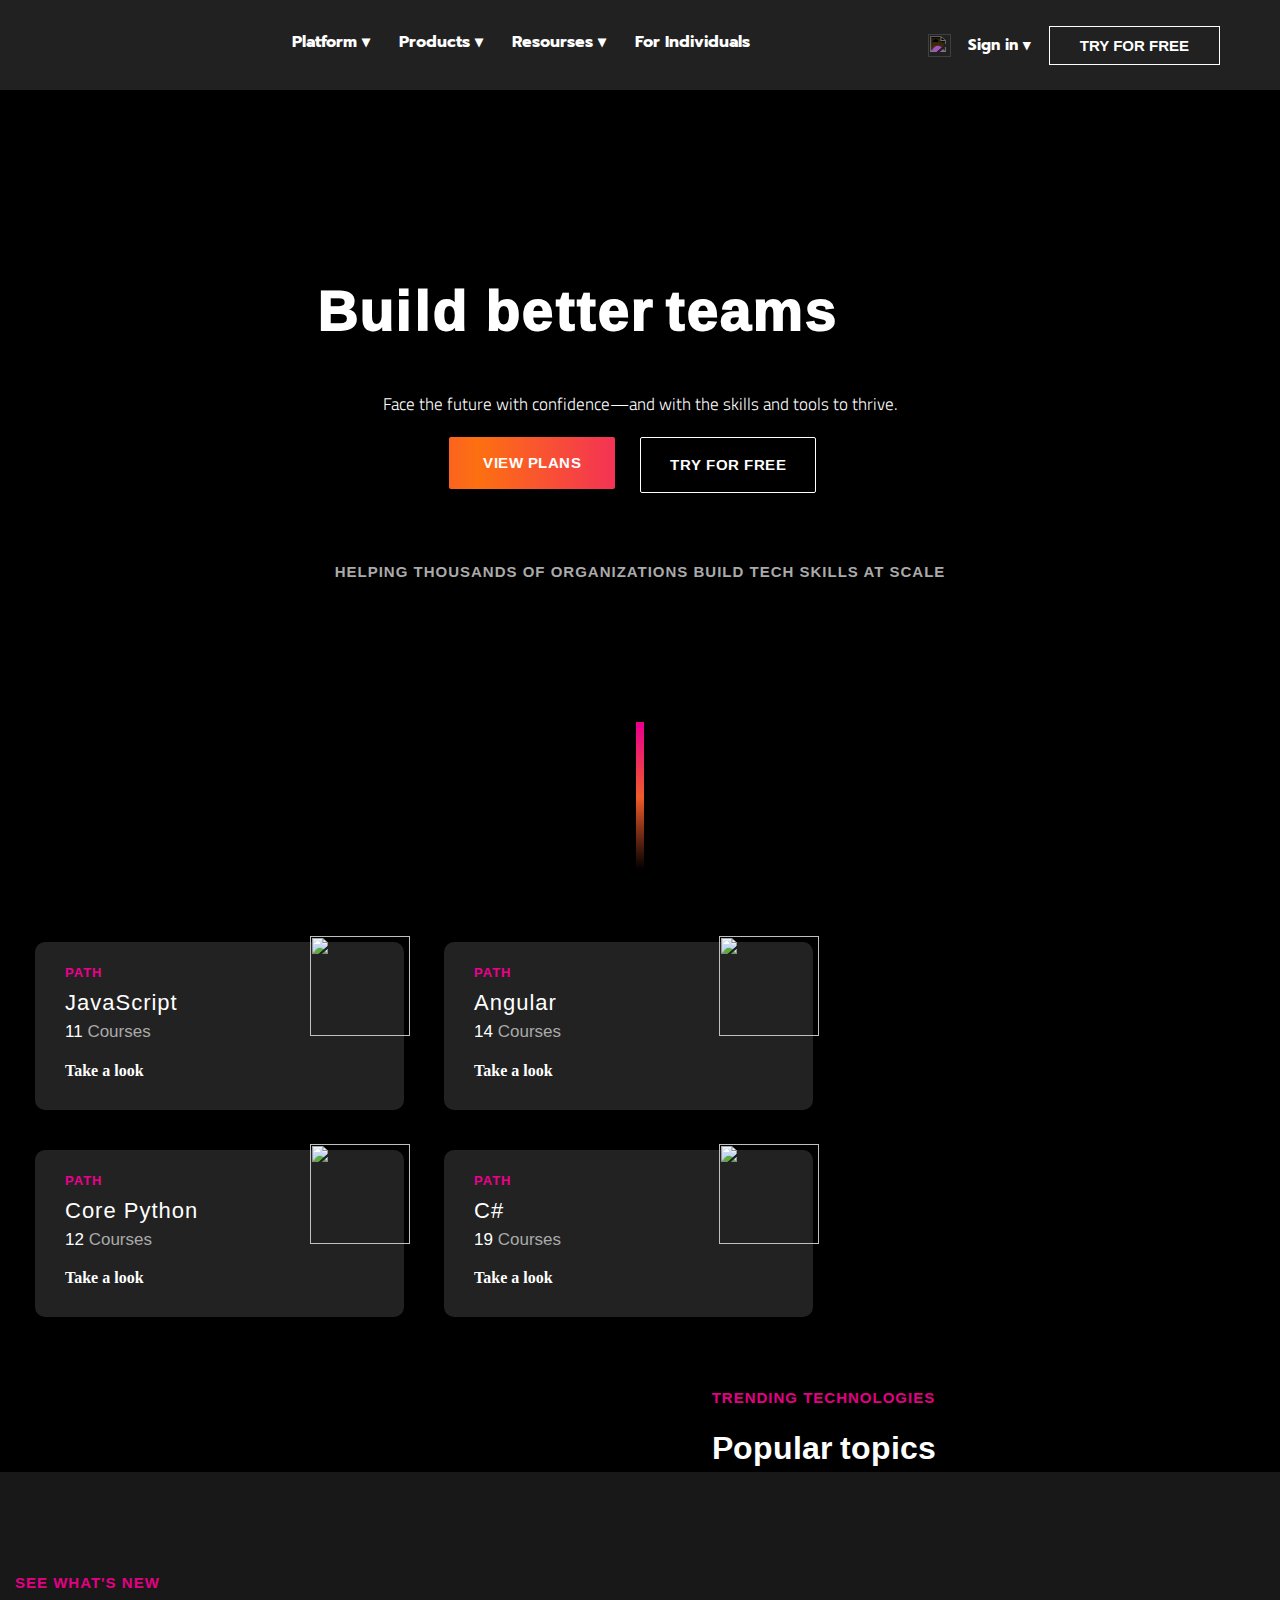
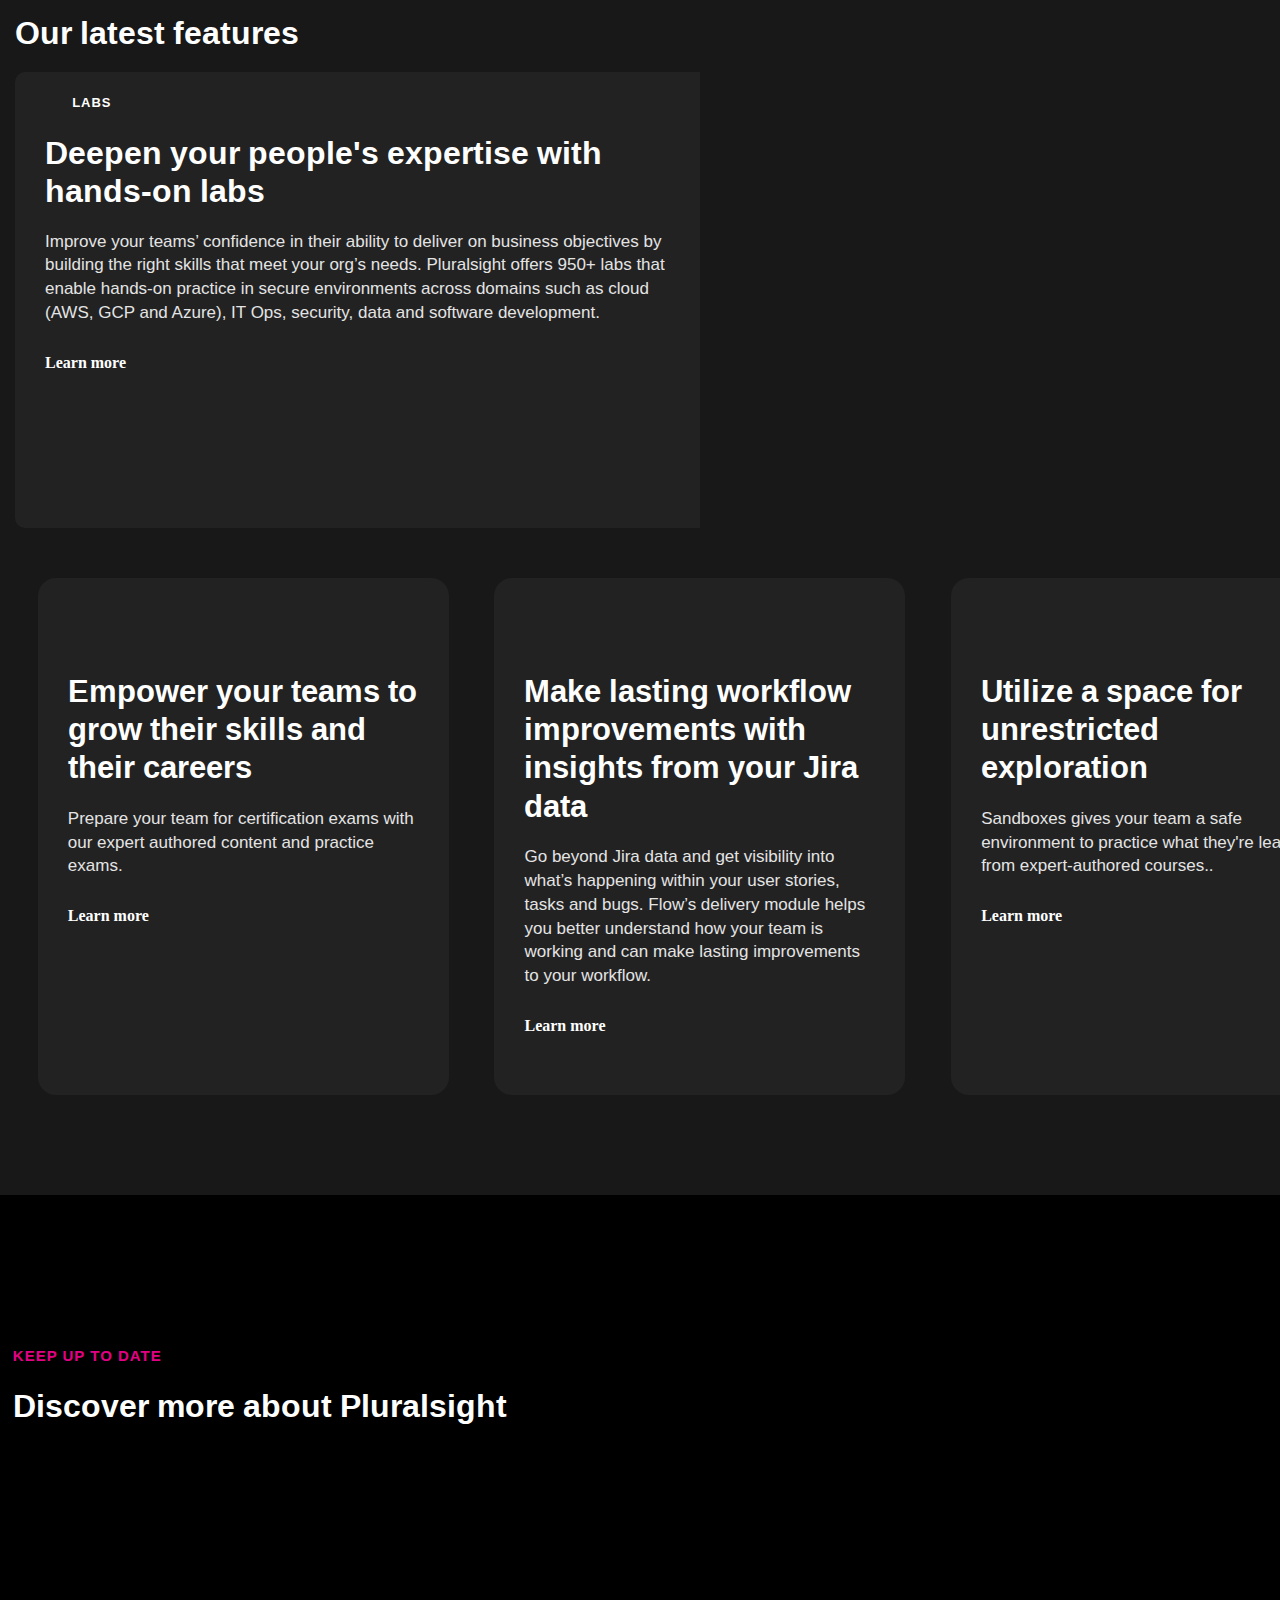
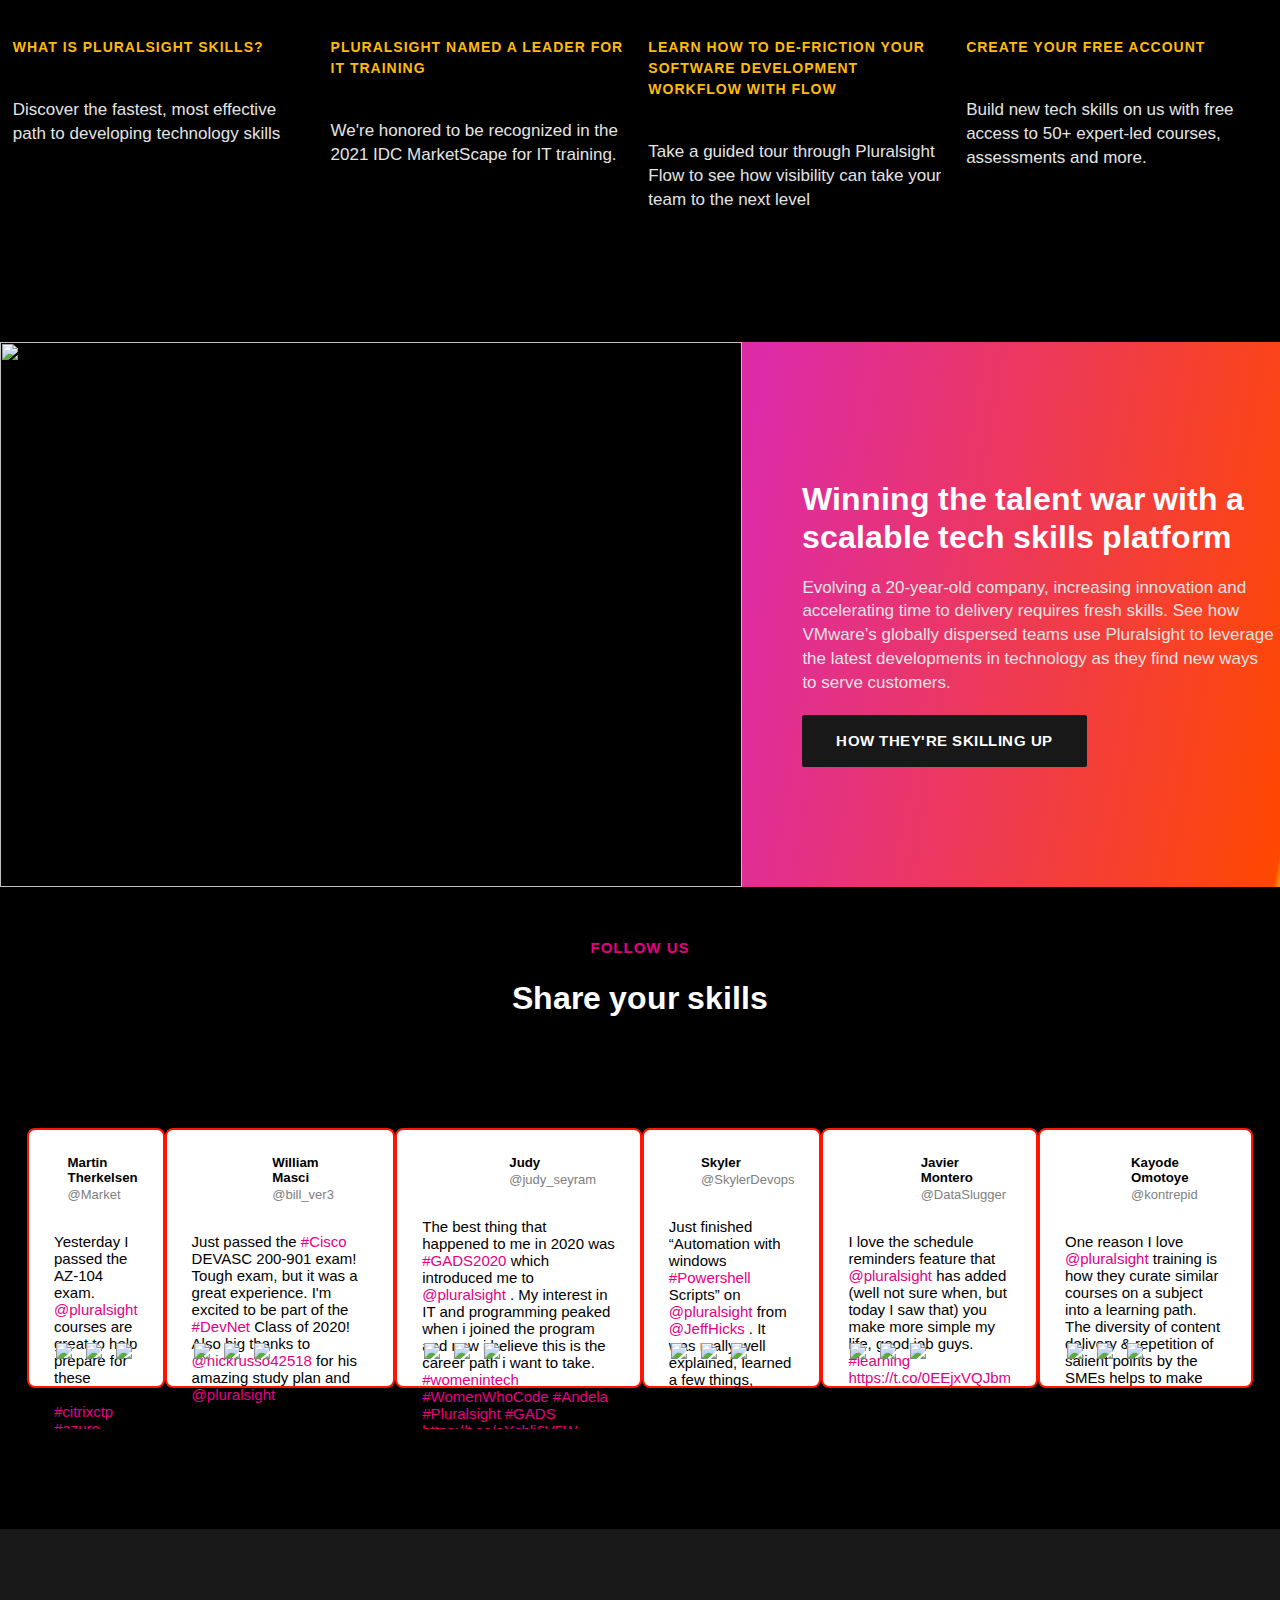
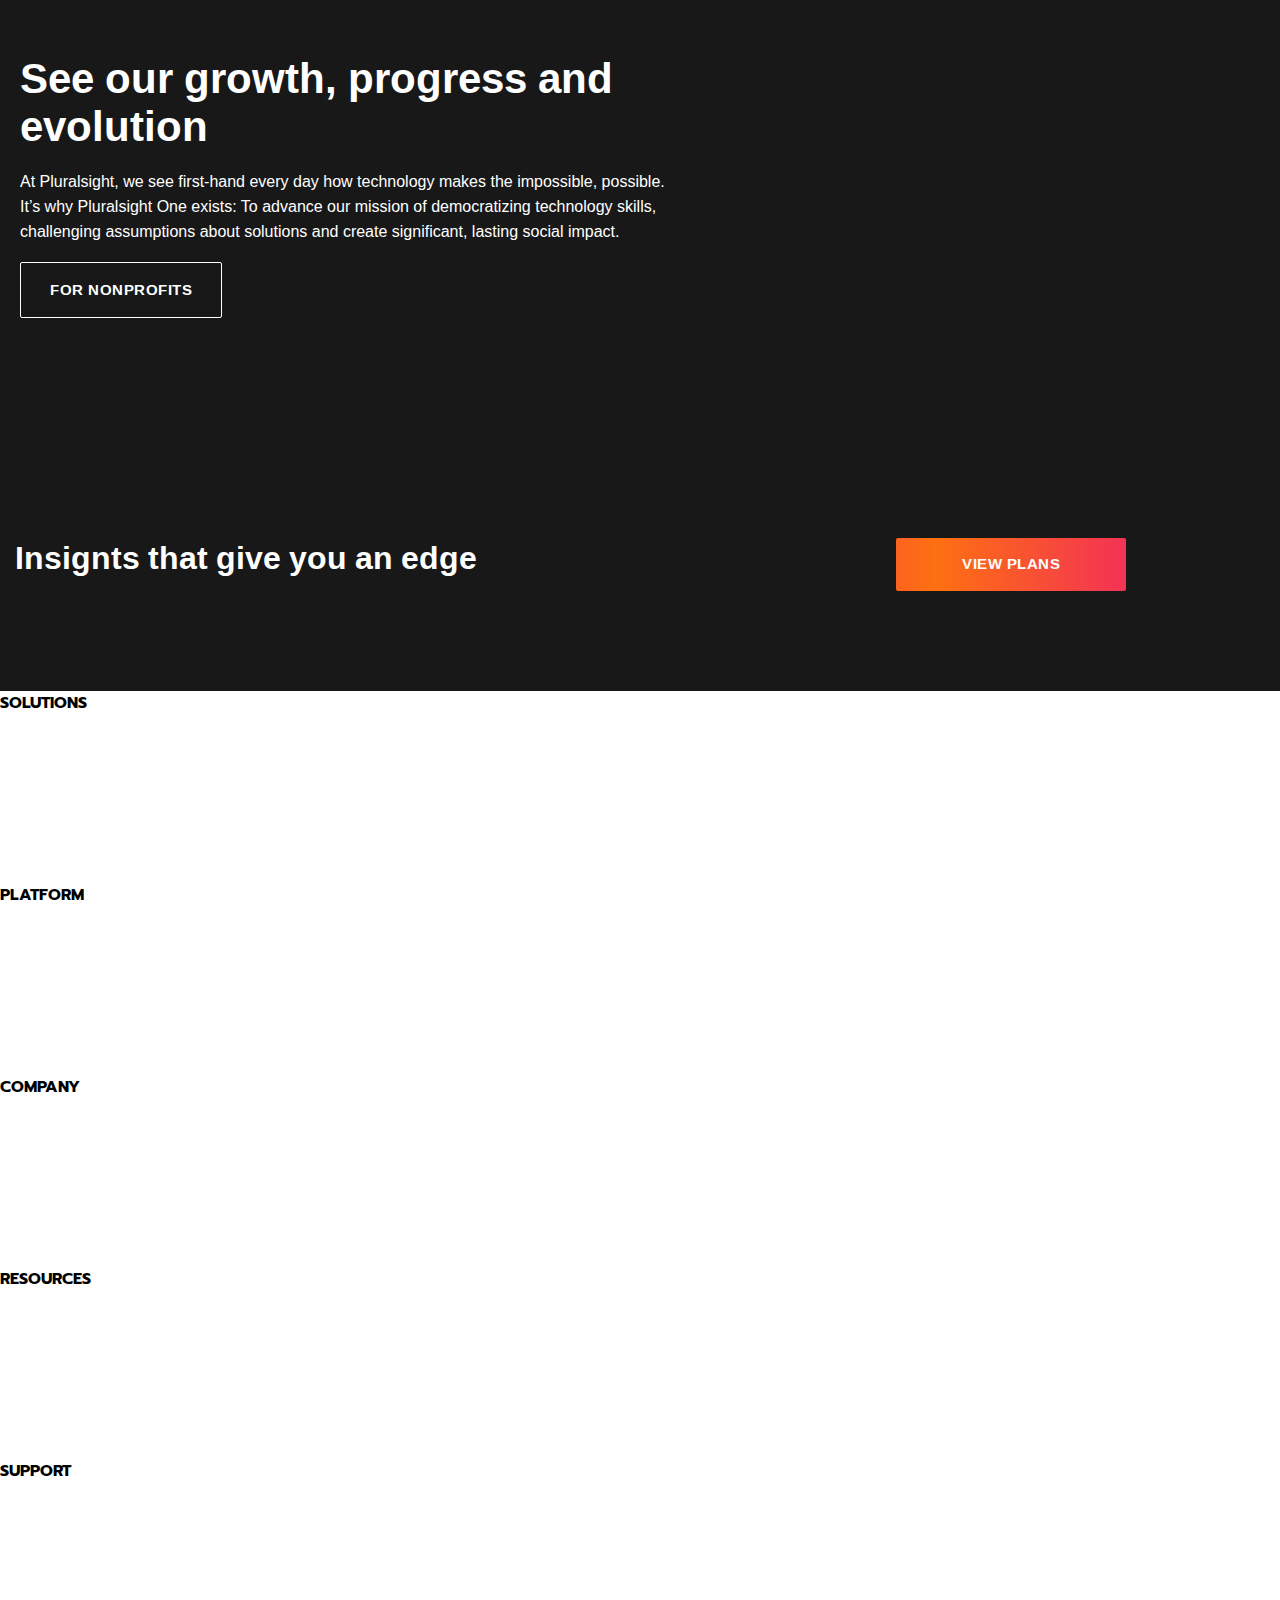
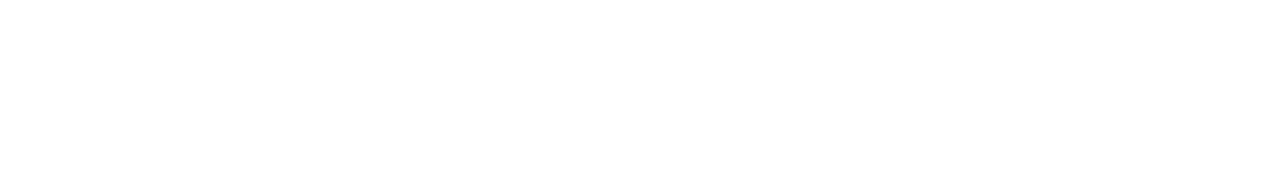
==== commit 627970d4: "first commit" ====
--- a/index.html
+++ b/index.html
@@ -1,508 +1,583 @@
 <!DOCTYPE html>
 <html lang="en">
-  <head>
-    <meta charset="UTF-8" />
-    <meta http-equiv="X-UA-Compatible" content="IE=edge" />
-    <meta name="viewport" content="width=device-width, initial-scale=1.0" />
-
-    <!-- icons -->
-
-    <script src="https://kit.fontawesome.com/6fe0709649.js" crossorigin="anonymous"></script>
-    <!-- favicons -->
-
-    <link
-      rel="shortcut icon"
-      href="https://www.pluralsight.com/etc/clientlibs/pluralsight/main/images/favicons/favicon-96x96.png"
-      type="image/x-icon"/>
-    <!-- jquery -->
-
-    <link rel="stylesheet" href="https://cdnjs.cloudflare.com/ajax/libs/slick-carousel/1.8.1/slick-theme.min.css" integrity="sha512-17EgCFERpgZKcm0j0fEq1YCJuyAWdz9KUtv1EjVuaOz8pDnh/0nZxmU6BBXwaaxqoi9PQXnRWqlcDB027hgv9A==" crossorigin="anonymous" referrerpolicy="no-referrer" />
-    <link rel="stylesheet" href="https://cdnjs.cloudflare.com/ajax/libs/slick-carousel/1.8.1/slick.min.css" integrity="sha512-yHknP1/AwR+yx26cB1y0cjvQUMvEa2PFzt1c9LlS4pRQ5NOTZFWbhBig+X9G9eYW/8m0/4OXNx8pxJ6z57x0dw==" crossorigin="anonymous" referrerpolicy="no-referrer" />
-    <link rel="stylesheet" href="./styles/grt-youtube-popup.css">
-    <!-- fonts -->
-
-    <link rel="preconnect" href="https://fonts.googleapis.com" />
-    <link rel="preconnect" href="https://fonts.gstatic.com" crossorigin />
-    <link
-      href="https://fonts.googleapis.com/css2?family=Ramabhadra&display=swap"
-      rel="stylesheet"
-    />
-
-    <link rel="preconnect" href="https://fonts.googleapis.com">
-    <link rel="preconnect" href="https://fonts.gstatic.com" crossorigin>
-    <link href="https://fonts.googleapis.com/css2?family=Titillium+Web&display=swap" rel="stylesheet">
-<!-- title -->
-
-    <title>Pluralsight | The tech workforce development company</title>
-
-<!-- linked CSS -->
-
-    <link rel="stylesheet" href="./styles/index.css">
-    <link rel="stylesheet" href="https://cdnjs.cloudflare.com/ajax/libs/font-awesome/4.7.0/css/font-awesome.min.css" />
-    <link rel="stylesheet" href="./styles/footer.css">
-    <link rel="stylesheet" href="./styles/nav.css">
-
-  </head>
-  <body>
-<!-- navbar -->
-    <div id="navItems"></div>
-
-    <div id="containernav">
-
-      <div id="nav"></div>
-
-      <div id="searchBar"></div>
-      
-    </div>
-<!-- content -->
-
-<!-- first div -->
-    <div id="home_container">
-      <div id="first_conatainer">
-        <div id="first_conatainer_box">
-          <div id="first_container_content">
-            <div id="first_conatainer_heading">
-              <div id="rotating_div">
-                <p>Build better</p>
-                <div class="words">
-                  <span>teams</span>
-                  <span>products</span>
-                  <span>workflows</span>
-                  <span>skills</span>
-                  <span>teams</span>
-                </div>
-              </div>
-            </div>
-            <div class="subheading">
-              <p>
-                Face the future with confidence—and with the skills and tools to
-                thrive.
-              </p>
-            </div>
-            <div id="buttonDiv">
-              <div id="viewPlansDIv">
-                <div id="viewPlansButtonDiv">
-                  <button id="viewPlans">View Plans</button>
-                </div>
-              </div>
-              <div id="tryForFreeDiv">
-                <button id="tryForFree">Try for free</button>
-              </div>
-            </div>
-            <div class="subheading">
-              <h6 id="orgText">HELPING THOUSANDS OF ORGANIZATIONS BUILD TECH SKILLS AT SCALE</h6>
-            </div>
-            <div id="orgLogo">
-              <div class="logos">
-                <img src="./images/adp.png" alt="">
-              </div>
-              <div class="logos">
-                <img src="./images/adobe.png" alt="">
-              </div>
-              <div class="logos">
-                <img src="./images/vm.png" alt="">
-              </div>
-              <div class="logos">
-                <img src="./images/fujitsu.png" alt="">
-              </div>
-              <div class="logos">
-                <img src="./images/nasdaq.png" alt="">
-              </div>
-            </div>
-          </div>
-        </div>
-        <div id="separatorLine"></div>
-      </div>
-<!-- second div -->
-
-      <div id="secondDiv">
-        <div id="coursesDiv">
-          <div class="courseItems">
-            <div class="courseItemsDiv">
-              <div class="courseItemsDivBox">
-                <label class="path">PATH</label>
-                <p class="title">JavaScript</p>
-                <div class="totalCourses"><span class="span">11</span> Courses</div>
-                <div class="takeAlook">Take a look <i id="arrow" class="fa-solid fa-angle-right"></i></div>
-                <img class="courseImg" src="./images/javascript-542e10ea6e.png" alt="">
-              </div>
-            </div>
-          </div>
-          <div class="courseItems">
-            <div class="courseItemsDiv">
-              <div class="courseItemsDivBox">
-                <label class="path">PATH</label>
-                <p class="title">Angular</p>
-                <div class="totalCourses"><span class="span">14</span> Courses</div>
-                <div class="takeAlook">Take a look <i id="arrow" class="fa-solid fa-angle-right"></i></div>
-                <img class="courseImg" src="./images/angular-14a0f6532f.png" alt="">
-              </div>
-            </div>
-          </div>
-          <div class="courseItems">
-            <div class="courseItemsDiv">
-              <div class="courseItemsDivBox">
-                <label class="path">PATH</label>
-                <p class="title">Core Python</p>
-                <div class="totalCourses"><span class="span">12</span> Courses</div>
-                <div class="takeAlook">Take a look <i id="arrow" class="fa-solid fa-angle-right"></i></div>
-                <img class="courseImg" src="./images/python-7be70baaac.png" alt="">
-              </div>
-            </div>
-          </div>
-          <div class="courseItems">
-            <div class="courseItemsDiv">
-              <div class="courseItemsDivBox">
-                <label class="path">PATH</label>
-                <p class="title">C#</p>
-                <div class="totalCourses"><span class="span">19</span> Courses</div>
-                <div class="takeAlook">Take a look <i id="arrow" class="fa-solid fa-angle-right"></i></div>
-                <img class="courseImg" src="./images/csharp-e7b8fcd4ce.png" alt="">
-              </div>
-            </div>
-          </div>
-        </div>
-        <div id="trendingTechDiv">
-          <h6 class="trendingTech">Trending Technologies</h6>
-          <h3 class="feature">Popular topics to learn now</h3>
-          <p>Not sure what technologies to focus on? The Technology Index ranks 850+ technologies by their relative popularity. See what’s topping the charts and get recommended courses to skill up. </p>
-          <div class="takeAlook">View the index <i id="arrow" class="fa-solid fa-angle-right"></i></div>
-        </div>
-      </div>
-<!-- third div -->
-
-      <div id="thirdDiv">
-        <div id="thirdContent">
-          <h6 class="trendingTech">See what's new</h6>
-          <h3 class="feature">Our latest features</h3>
-          <div id="skills">
-            <div id="skillText">
-              <div id="skillHead">
-                <img class="skillLogo" src="./images/logo-skills.png" alt="">
-                <h6 id="skillLab">labs</h6>
-              </div>
-              <h3 class="skillTitle">Deepen your people's expertise with hands-on labs</h3>
-              <p class="skillAbt">Improve your teams’ confidence in their ability to deliver on business objectives by building the right skills that meet your org’s needs. Pluralsight offers 950+ labs that enable hands-on practice in secure environments across domains such as cloud (AWS, GCP and Azure), IT Ops, security, data and software development.</p>
+
+<head>
+  <meta charset="UTF-8" />
+  <meta http-equiv="X-UA-Compatible" content="IE=edge" />
+  <meta name="viewport" content="width=device-width, initial-scale=1.0" />
+
+  <!-- icons -->
+
+  <script src="https://kit.fontawesome.com/6fe0709649.js" crossorigin="anonymous"></script>
+  <!-- favicons -->
+
+  <link rel="shortcut icon"
+    href="https://www.pluralsight.com/etc/clientlibs/pluralsight/main/images/favicons/favicon-96x96.png"
+    type="image/x-icon" />
+  <!-- jquery -->
+
+  <link rel="stylesheet" href="https://cdnjs.cloudflare.com/ajax/libs/slick-carousel/1.8.1/slick-theme.min.css"
+    integrity="sha512-17EgCFERpgZKcm0j0fEq1YCJuyAWdz9KUtv1EjVuaOz8pDnh/0nZxmU6BBXwaaxqoi9PQXnRWqlcDB027hgv9A=="
+    crossorigin="anonymous" referrerpolicy="no-referrer" />
+  <link rel="stylesheet" href="https://cdnjs.cloudflare.com/ajax/libs/slick-carousel/1.8.1/slick.min.css"
+    integrity="sha512-yHknP1/AwR+yx26cB1y0cjvQUMvEa2PFzt1c9LlS4pRQ5NOTZFWbhBig+X9G9eYW/8m0/4OXNx8pxJ6z57x0dw=="
+    crossorigin="anonymous" referrerpolicy="no-referrer" />
+  <link rel="stylesheet" href="./styles/grt-youtube-popup.css">
+  <!-- fonts -->
+
+  <link rel="preconnect" href="https://fonts.googleapis.com" />
+  <link rel="preconnect" href="https://fonts.gstatic.com" crossorigin />
+  <link href="https://fonts.googleapis.com/css2?family=Ramabhadra&display=swap" rel="stylesheet" />
+
+  <link rel="preconnect" href="https://fonts.googleapis.com">
+  <link rel="preconnect" href="https://fonts.gstatic.com" crossorigin>
+  <link href="https://fonts.googleapis.com/css2?family=Titillium+Web&display=swap" rel="stylesheet">
+  <!-- title -->
+
+  <title>Pluralsight | The tech workforce development company</title>
+
+  <!-- linked CSS -->
+
+  <link rel="stylesheet" href="./styles/index.css">
+  <link rel="stylesheet" href="https://cdnjs.cloudflare.com/ajax/libs/font-awesome/4.7.0/css/font-awesome.min.css" />
+  <link rel="stylesheet" href="./styles/footer.css">
+  <link rel="stylesheet" href="./styles/nav.css">
+
+</head>
+
+<body>
+  <!-- navbar -->
+  <div id="navItems"></div>
+
+  <div id="containernav">
+
+    <div id="nav"></div>
+
+    <div id="searchBar"></div>
+
+  </div>
+  <!-- content -->
+
+  <!-- first div -->
+  <div id="home_container">
+    <div id="first_conatainer">
+      <div id="first_conatainer_box">
+        <div id="first_container_content">
+          <div id="first_conatainer_heading">
+            <div id="rotating_div">
+              <p>Build better</p>
+              <div class="words">
+                <span>teams</span>
+                <span>products</span>
+                <span>workflows</span>
+                <span>skills</span>
+                <span>teams</span>
+              </div>
+            </div>
+          </div>
+          <div class="subheading">
+            <p>
+              Face the future with confidence—and with the skills and tools to
+              thrive.
+            </p>
+          </div>
+          <div id="buttonDiv">
+            <div id="viewPlansDIv">
+              <div id="viewPlansButtonDiv">
+                <button id="viewPlans">View Plans</button>
+              </div>
+            </div>
+            <div id="tryForFreeDiv">
+              <button id="tryForFree">Try for free</button>
+            </div>
+          </div>
+          <div class="subheading">
+            <h6 id="orgText">HELPING THOUSANDS OF ORGANIZATIONS BUILD TECH SKILLS AT SCALE</h6>
+          </div>
+          <div id="orgLogo">
+            <div class="logos">
+              <img src="./images/adp.png" alt="">
+            </div>
+            <div class="logos">
+              <img src="./images/adobe.png" alt="">
+            </div>
+            <div class="logos">
+              <img src="./images/vm.png" alt="">
+            </div>
+            <div class="logos">
+              <img src="./images/fujitsu.png" alt="">
+            </div>
+            <div class="logos">
+              <img src="./images/nasdaq.png" alt="">
+            </div>
+          </div>
+        </div>
+      </div>
+      <div id="separatorLine"></div>
+    </div>
+    <!-- second div -->
+
+    <div id="secondDiv">
+      <div id="coursesDiv">
+        <div class="courseItems">
+          <div class="courseItemsDiv">
+            <div class="courseItemsDivBox">
+              <label class="path">PATH</label>
+              <p class="title">JavaScript</p>
+              <div class="totalCourses"><span class="span">11</span> Courses</div>
+              <div class="takeAlook">Take a look <i id="arrow" class="fa-solid fa-angle-right"></i></div>
+              <img class="courseImg" src="./images/javascript-542e10ea6e.png" alt="">
+            </div>
+          </div>
+        </div>
+        <div class="courseItems">
+          <div class="courseItemsDiv">
+            <div class="courseItemsDivBox">
+              <label class="path">PATH</label>
+              <p class="title">Angular</p>
+              <div class="totalCourses"><span class="span">14</span> Courses</div>
+              <div class="takeAlook">Take a look <i id="arrow" class="fa-solid fa-angle-right"></i></div>
+              <img class="courseImg" src="./images/angular-14a0f6532f.png" alt="">
+            </div>
+          </div>
+        </div>
+        <div class="courseItems">
+          <div class="courseItemsDiv">
+            <div class="courseItemsDivBox">
+              <label class="path">PATH</label>
+              <p class="title">Core Python</p>
+              <div class="totalCourses"><span class="span">12</span> Courses</div>
+              <div class="takeAlook">Take a look <i id="arrow" class="fa-solid fa-angle-right"></i></div>
+              <img class="courseImg" src="./images/python-7be70baaac.png" alt="">
+            </div>
+          </div>
+        </div>
+        <div class="courseItems">
+          <div class="courseItemsDiv">
+            <div class="courseItemsDivBox">
+              <label class="path">PATH</label>
+              <p class="title">C#</p>
+              <div class="totalCourses"><span class="span">19</span> Courses</div>
+              <div class="takeAlook">Take a look <i id="arrow" class="fa-solid fa-angle-right"></i></div>
+              <img class="courseImg" src="./images/csharp-e7b8fcd4ce.png" alt="">
+            </div>
+          </div>
+        </div>
+      </div>
+      <div id="trendingTechDiv">
+        <h6 class="trendingTech">Trending Technologies</h6>
+        <h3 class="feature">Popular topics to learn now</h3>
+        <p>Not sure what technologies to focus on? The Technology Index ranks 850+ technologies by their relative
+          popularity. See what’s topping the charts and get recommended courses to skill up. </p>
+        <div class="takeAlook">View the index <i id="arrow" class="fa-solid fa-angle-right"></i></div>
+      </div>
+    </div>
+    <!-- third div -->
+
+    <div id="thirdDiv">
+      <div id="thirdContent">
+        <h6 class="trendingTech">See what's new</h6>
+        <h3 class="feature">Our latest features</h3>
+        <div id="skills">
+          <div id="skillText">
+            <div id="skillHead">
+              <img class="skillLogo" src="./images/logo-skills.png" alt="">
+              <h6 id="skillLab">labs</h6>
+            </div>
+            <h3 class="skillTitle">Deepen your people's expertise with hands-on labs</h3>
+            <p class="skillAbt">Improve your teams’ confidence in their ability to deliver on business objectives by
+              building the right skills that meet your org’s needs. Pluralsight offers 950+ labs that enable hands-on
+              practice in secure environments across domains such as cloud (AWS, GCP and Azure), IT Ops, security, data
+              and software development.</p>
+            <div class="takeAlook">Learn more <i id="arrow" class="fa-solid fa-angle-right"></i></div>
+          </div>
+          <div>
+            <img id="skillImg" src="./images/Cloud-labs-image2x.png" alt="">
+          </div>
+        </div>
+        <div id="certificateCourse">
+          <div class="certificate">
+            <div class="certificateContent">
+              <img class="skillLogo" src="./images/certification-prep.png" alt="">
+              <h3 class="featureCertificate">Empower your teams to grow their skills and their careers</h3>
+              <p class="skillAbt">Prepare your team for certification exams with our expert authored content and
+                practice exams.</p>
               <div class="takeAlook">Learn more <i id="arrow" class="fa-solid fa-angle-right"></i></div>
             </div>
-            <div >
-              <img id="skillImg" src="./images/Cloud-labs-image2x.png" alt="">
-            </div>
-          </div>
-          <div id="certificateCourse">
-            <div class="certificate">
-              <div class="certificateContent">
-                <img class="skillLogo" src="./images/certification-prep.png" alt="">
-                <h3 class="featureCertificate">Empower your teams to grow their skills and their careers</h3>
-                <p class="skillAbt">Prepare your team for certification exams with our expert authored content and practice exams.</p>
-                <div class="takeAlook">Learn more <i id="arrow" class="fa-solid fa-angle-right"></i></div>
-              </div>
-            </div>
-            <div class="certificate">
-              <div class="certificateContent">
-                <img class="skillLogo" src="./images/delivery-module.png" alt="">
-                <h3 class="featureCertificate">Make lasting workflow improvements with insights from your Jira data</h3>
-                <p class="skillAbt">Go beyond Jira data and get visibility into what’s happening within your user stories, tasks and bugs. Flow’s delivery module helps you better understand how your team is working and can make lasting improvements to your workflow.</p>
-                <div class="takeAlook">Learn more <i id="arrow" class="fa-solid fa-angle-right"></i></div>
-              </div>
-            </div>
-            <div class="certificate">
-              <div class="certificateContent">
-                <img class="skillLogo" src="./images/sandboxes.png" alt="">
-                <h3 class="featureCertificate">Utilize a space for unrestricted exploration</h3>
-                <p class="skillAbt">Sandboxes gives your team a safe environment to practice what they're learning from expert-authored courses..</p>
-                <div class="takeAlook">Learn more <i id="arrow" class="fa-solid fa-angle-right"></i></div>
-              </div>
-            </div>
-          </div>
-        </div>
-      </div>
-<!-- fourth div -->
-
-      <div id="fourthDiv">
-        <div id="fourthContent">
-          <h6 class="trendingTech">Keep up to date</h6>
-          <h3 class="feature">Discover more about Pluralsight</h3>
-          <div id="forthDivBoxes">
-
-
-            <a class="youtube-link" youtubeid="9h-I4lRkWH0">
-                <div class="discoverMore">
-                  <img class="discoverImg" src="./images/skills grid.jpg" alt="">
-                  <h6 class="yellowDiscoverText"> What is pluralsight skills?</h6>
-                  <p class="skillAbt">Discover the fastest, most effective path to developing technology skills</p>
-                </div>
-            </a>
+          </div>
+          <div class="certificate">
+            <div class="certificateContent">
+              <img class="skillLogo" src="./images/delivery-module.png" alt="">
+              <h3 class="featureCertificate">Make lasting workflow improvements with insights from your Jira data</h3>
+              <p class="skillAbt">Go beyond Jira data and get visibility into what’s happening within your user stories,
+                tasks and bugs. Flow’s delivery module helps you better understand how your team is working and can make
+                lasting improvements to your workflow.</p>
+              <div class="takeAlook">Learn more <i id="arrow" class="fa-solid fa-angle-right"></i></div>
+            </div>
+          </div>
+          <div class="certificate">
+            <div class="certificateContent">
+              <img class="skillLogo" src="./images/sandboxes.png" alt="">
+              <h3 class="featureCertificate">Utilize a space for unrestricted exploration</h3>
+              <p class="skillAbt">Sandboxes gives your team a safe environment to practice what they're learning from
+                expert-authored courses..</p>
+              <div class="takeAlook">Learn more <i id="arrow" class="fa-solid fa-angle-right"></i></div>
+            </div>
+          </div>
+        </div>
+      </div>
+    </div>
+    <!-- fourth div -->
+
+    <div id="fourthDiv">
+      <div id="fourthContent">
+        <h6 class="trendingTech">Keep up to date</h6>
+        <h3 class="feature">Discover more about Pluralsight</h3>
+        <div id="forthDivBoxes">
+
+
+          <a class="youtube-link" youtubeid="9h-I4lRkWH0">
             <div class="discoverMore">
-              <img class="discoverImg" src="./images/party.png" alt="">
-              <h6 class="yellowDiscoverText">PLURALSIGHT NAMED A LEADER FOR IT TRAINING</h6>
-              <p class="skillAbt">We're honored to be recognized in the 2021 IDC MarketScape for IT training.</p>
-            </div>
-            <div class="discoverMore">
-              <img class="discoverImg" src="./images/flow-demo-thumbnail.png" alt="">
-              <h6 class="yellowDiscoverText">LEARN HOW TO DE-FRICTION YOUR SOFTWARE DEVELOPMENT WORKFLOW WITH FLOW</h6>
-              <p class="skillAbt">Take a guided tour through Pluralsight Flow to see how visibility can take your team to the next level</p>
-            </div>
-            <div class="discoverMore">
-              <img class="discoverImg" src="./images/50 free.png" alt="">
-              <h6 class="yellowDiscoverText"> create your free account</h6>
-              <p class="skillAbt">Build new tech skills on us with free access to 50+ expert-led courses, assessments and more.</p>
-            </div>
-          </div>
-        </div>
-      </div>
-<!-- fifth div -->
-
-      <div id="fifthDiv">
-        <div id="fifthContent">
-          <div id="vmwareImg">
-            <img width="100%" height="100%" src="./images/typing on laptop.png" alt="">
-          </div>
-          <div id="vmwareTextBox">
-            <div id="vmwareText">
-              <img src="./images/vmware.png" alt="">
-              <h4 class="featureVMware">Winning the talent war with a scalable tech skills platform</h4>
-              <p class="skillAbt">Evolving a 20-year-old company, increasing innovation and accelerating time to delivery requires fresh skills. See how VMware’s globally dispersed teams use Pluralsight to leverage the latest developments in technology as they find new ways to serve customers.</p>
-              <div id="howButton">
-                <button id="howTheyDoing">HOW THEY'RE SKILLING UP</button>
-              </div>
-            </div>
-          </div>
-        </div>
-        <div id="followUs">
-          <h6 class="trendingTech">Follow us</h6>
-          <h4 class="featureVMware">Share your skills</h4>
-        </div>
-      </div>
-<!-- sixth div -->
-
-      <div id="sixthDiv">
-        <div id="slideShow" class="slider">
-          <div class="twitterPosts">
-            <div class="profile">
-              <div class="profilePic">
-                <img width="100%" src="https://pbs.twimg.com/profile_images/1448520867168784385/dCBGUked_bigger.jpg" alt="">
-              </div>
-              <div class="profileName">
-                <div class="profileLogo">
-                  <h5>Martin Therkelsen</h5>
-                  <span>@Market</span>
-                </div>
-                <div class="twitterLogo">
-                  <img width="40%" src="./images/twitter_PNG9.png" alt="">
-                </div>
-              </div>
-            </div>
-            <div class="twitterMsg">
-              <p>Yesterday I passed the AZ-104 exam. <a target="_blank" href="https://www.twitter.com/pluralsight" > <span>@pluralsight</span></a> courses are great to help prepare for these exams. <a href="https://www.twitter.com/hashtag/citrixctp?src=hash" > <span> #citrixctp</span></a> <a href="https://www.twitter.com/hashtag/azure?src=hash" ><span> #azure</span></a></p>
-            </div>
-            <div class="tweetReactions">
-              <a href="https://twitter.com/intent/tweet?in_reply_to=1362843439730196480">
-                <img src="https://img.icons8.com/small/16/000000/twitter-reply.png"/>
-              </a>
-              <a target="_blank" class="tl-retweet" href="https://twitter.com/intent/retweet?tweet_id=1362843439730196480" tabindex="0">
-                <img src="https://img.icons8.com/material-outlined/16/000000/retweet.png"/>
-              </a>
-              <a target="_blank" class="tl-favorite" href="https://twitter.com/intent/favorite?tweet_id=1362843439730196480" tabindex="0">
-                <img src="https://img.icons8.com/ios/16/000000/like--v1.png"/>
-              </a>
-            </div>
-          </div>
-          <div class="twitterPosts">
-            <div class="profile">
-              <div class="profilePic">
-                <img width="100%" src="https://pbs.twimg.com/profile_images/1308211174429749248/ugAopGfO_bigger.jpg" alt="">
-              </div>
-              <div class="profileName">
-                <div class="profileLogo">
-                  <h5>William Masci</h5>
-                  <span>@bill_ver3</span>
-                </div>
-                <div class="twitterLogo">
-                  <img width="40%" src="./images/twitter_PNG9.png" alt="">
-                </div>
-              </div>
-            </div>
-            <div class="twitterMsg">
-              <p>Just passed the <a target="_blank" href="https://www.twitter.com/hashtag/Cisco?src=hash" tabindex="0"><span> #Cisco</span></a> DEVASC 200-901 exam! Tough exam, but it was a great experience. I'm excited to be part of the <a target="_blank" href="https://www.twitter.com/hashtag/DevNet?src=hash" tabindex="0"><span>#DevNet</span> </a> Class of 2020! Also big thanks to <a target="_blank" href="https://www.twitter.com/nickrusso42518" tabindex="0"><span>@nickrusso42518</span></a> for his amazing study plan and <a target="_blank" href="https://www.twitter.com/pluralsight" tabindex="0"><span>@pluralsight</span></a> course. I highly recommend it if you're studying for DEVASC</p>
-            </div>
-            <div class="tweetReactions">
-              <a href="https://twitter.com/intent/tweet?in_reply_to=1362843439730196480">
-                <img src="https://img.icons8.com/small/16/000000/twitter-reply.png"/>
-              </a>
-              <a target="_blank" class="tl-retweet" href="https://twitter.com/intent/retweet?tweet_id=1362843439730196480" tabindex="0">
-                <img src="https://img.icons8.com/material-outlined/16/000000/retweet.png"/>
-              </a>
-              <a target="_blank" class="tl-favorite" href="https://twitter.com/intent/favorite?tweet_id=1362843439730196480" tabindex="0">
-                <img src="https://img.icons8.com/ios/16/000000/like--v1.png"/>
-              </a>
-            </div>
-          </div>
-          <div class="twitterPosts">
-            <div class="profile">
-              <div class="profilePic">
-                <img width="100%" src="https://pbs.twimg.com/profile_images/1289580947009155072/uegFC50F_bigger.jpg" alt="">
-              </div>
-              <div class="profileName">
-                <div class="profileLogo">
-                  <h5>Judy</h5>
-                  <span>@judy_seyram</span>
-                </div>
-                <div class="twitterLogo">
-                  <img width="40%" src="./images/twitter_PNG9.png" alt="">
-                </div>
-              </div>
-            </div>
-            <div class="twitterMsg">
-              <p>The best thing that happened to me in 2020 was <a target="_blank" href="https://www.twitter.com/hashtag/GADS2020?src=hash" tabindex="0"><span>#GADS2020</span> </a> which introduced me to <a target="_blank" href="https://www.twitter.com/pluralsight" tabindex="0"><span>@pluralsight</span> </a> . My interest in IT and programming peaked when i joined the program and now i believe this is the career path i want to take.<a target="_blank" href="https://www.twitter.com/hashtag/womenintech?src=hash" tabindex="0"> <span>#womenintech</span> </a> <a target="_blank" href="https://www.twitter.com/hashtag/WomenWhoCode?src=hash" tabindex="0"><span>#WomenWhoCode</span> </a> <a target="_blank" href="https://www.twitter.com/hashtag/Andela?src=hash" tabindex="0"><span>#Andela</span> </a> <a target="_blank" href="https://www.twitter.com/hashtag/Pluralsight?src=hash" tabindex="0"><span>#Pluralsight</span> </a> <a target="_blank" href="https://www.twitter.com/hashtag/GADS?src=hash" tabindex="0"><span>#GADS</span> </a> <a target="_blank" href="https://t.co/oYchlj6V5W" tabindex="0"><span> https://t.co/oYchlj6V5W </span></a></p>
-            </div>
-            <div class="tweetReactions">
-              <a href="https://twitter.com/intent/tweet?in_reply_to=1362843439730196480">
-                <img src="https://img.icons8.com/small/16/000000/twitter-reply.png"/>
-              </a>
-              <a target="_blank" class="tl-retweet" href="https://twitter.com/intent/retweet?tweet_id=1362843439730196480" tabindex="0">
-                <img src="https://img.icons8.com/material-outlined/16/000000/retweet.png"/>
-              </a>
-              <a target="_blank" class="tl-favorite" href="https://twitter.com/intent/favorite?tweet_id=1362843439730196480" tabindex="0">
-                <img src="https://img.icons8.com/ios/16/000000/like--v1.png"/>
-              </a>
-            </div>
-          </div>
-          <div class="twitterPosts">
-            <div class="profile">
-              <div class="profilePic">
-                <img width="100%" src="https://pbs.twimg.com/profile_images/1341497846168694786/Ls0jopTm_bigger.jpg" alt="">
-              </div>
-              <div class="profileName">
-                <div class="profileLogo">
-                  <h5>Skyler</h5>
-                  <span>@SkylerDevops</span>
-                </div>
-                <div class="twitterLogo">
-                  <img width="40%" src="./images/twitter_PNG9.png" alt="">
-                </div>
-              </div>
-            </div>
-            <div class="twitterMsg">
-              <p>Just finished “Automation with windows <a target="_blank" href="https://www.twitter.com/hashtag/Powershell?src=hash"><span>#Powershell</span> </a> Scripts” on <a target="_blank" href="https://www.twitter.com/pluralsight"><span> @pluralsight</span></a> from <a target="_blank" href="https://www.twitter.com/JeffHicks"><span>@JeffHicks</span></a>
-                . It was really well explained, learned a few things, definitely would recommend if you need to do some PS 😄</p>
-            </div>
-            <div class="tweetReactions">
-              <a href="https://twitter.com/intent/tweet?in_reply_to=1362843439730196480">
-                <img src="https://img.icons8.com/small/16/000000/twitter-reply.png"/>
-              </a>
-              <a target="_blank" class="tl-retweet" href="https://twitter.com/intent/retweet?tweet_id=1362843439730196480" tabindex="0">
-                <img src="https://img.icons8.com/material-outlined/16/000000/retweet.png"/>
-              </a>
-              <a target="_blank" class="tl-favorite" href="https://twitter.com/intent/favorite?tweet_id=1362843439730196480" tabindex="0">
-                <img src="https://img.icons8.com/ios/16/000000/like--v1.png"/>
-              </a>
-            </div>
-          </div>
-          <div class="twitterPosts">
-            <div class="profile">
-              <div class="profilePic">
-                <img width="100%" src="https://pbs.twimg.com/profile_images/1370412190503739399/JS8236eg_bigger.jpg" alt="">
-              </div>
-              <div class="profileName">
-                <div class="profileLogo">
-                  <h5>Javier Montero</h5>
-                  <span>@DataSlugger</span>
-                </div>
-                <div class="twitterLogo">
-                  <img width="40%" src="./images/twitter_PNG9.png" alt="">
-                </div>
-              </div>
-            </div>
-            <div class="twitterMsg">
-              <p>I love the schedule reminders feature that <a target="_blank" href="https://www.twitter.com/pluralsight"><span>@pluralsight</span></a> has added (well not sure when, but today I saw that) you make more simple my life, good job guys. <a target="_blank" href="https://www.twitter.com/hashtag/learning?src=hash"><span> #learning</span></a> <a target="_blank" href="https://t.co/0EEjxVQJbm"><span> https://t.co/0EEjxVQJbm</span></a></p>
-            </div>
-            <div class="tweetReactions">
-              <a href="https://twitter.com/intent/tweet?in_reply_to=1362843439730196480">
-                <img src="https://img.icons8.com/small/16/000000/twitter-reply.png"/>
-              </a>
-              <a target="_blank" class="tl-retweet" href="https://twitter.com/intent/retweet?tweet_id=1362843439730196480" tabindex="0">
-                <img src="https://img.icons8.com/material-outlined/16/000000/retweet.png"/>
-              </a>
-              <a target="_blank" class="tl-favorite" href="https://twitter.com/intent/favorite?tweet_id=1362843439730196480" tabindex="0">
-                <img src="https://img.icons8.com/ios/16/000000/like--v1.png"/>
-              </a>
-            </div>
-          </div> 
-          <div class="twitterPosts">
-            <div class="profile">
-              <div class="profilePic">
-                <img width="100%" src="https://pbs.twimg.com/profile_images/1319270197702782979/TbWPouzl_bigger.jpg" alt="">
-              </div>
-              <div class="profileName">
-                <div class="profileLogo">
-                  <h5>Kayode Omotoye</h5>
-                  <span>@kontrepid</span>
-                </div>
-                <div class="twitterLogo">
-                  <img width="40%" src="./images/twitter_PNG9.png" alt="">
-                </div>
-              </div>
-            </div>
-            <div class="twitterMsg">
-              <p>One reason I love <a target="_blank" href="https://www.twitter.com/pluralsight"><span>@pluralsight</span></a> training is how they curate similar courses on a subject into a learning path. The diversity of content delivery &amp; repetition of salient points by the SMEs helps to make the learning process efficient and memorable. Kudos to the team.</p>
-            </div>
-            <div class="tweetReactions">
-              <a href="https://twitter.com/intent/tweet?in_reply_to=1362843439730196480">
-                <img src="https://img.icons8.com/small/16/000000/twitter-reply.png"/>
-              </a>
-              <a target="_blank" class="tl-retweet" href="https://twitter.com/intent/retweet?tweet_id=1362843439730196480" tabindex="0">
-                <img src="https://img.icons8.com/material-outlined/16/000000/retweet.png"/>
-              </a>
-              <a target="_blank" class="tl-favorite" href="https://twitter.com/intent/favorite?tweet_id=1362843439730196480" tabindex="0">
-                <img src="https://img.icons8.com/ios/16/000000/like--v1.png"/>
-              </a>
-            </div>
-          </div>
-        </div>
-      </div>
-<!-- seventh div -->
-
-      <div id="seventhDiv">
-        <div id="seventhContent">
-          <div id="seventhText">
-            <img src="./images/one.png" alt="">
-            <h2>See our growth, progress and evolution</h2>
-            <p>At Pluralsight, we see first-hand every day how technology makes the impossible, possible. It’s why Pluralsight One exists: To advance our mission of democratizing technology skills, challenging assumptions about solutions and create significant, lasting social impact.</p>
-            <button id="tryForFree">For nonprofits</button>
-          </div>
-        </div>
-      </div>
-<!-- eighth div -->
-
-      <div id="eighthDiv">
-        <div id="eightContent">
-          <div id="eightText">
-            <h2 class="skillTitle">Insignts that give you an edge</h2>
-          </div>
-          <div id="eightButton">
-            <button id="viewPlans" class="viewPlans">View Plans</button>
-          </div>
-        </div>
-      </div>
-    </div>
-<!-- footer -->
-
-    <div id="footer"></div>
-
-  </body>
+              <img class="discoverImg" src="./images/skills grid.jpg" alt="">
+              <h6 class="yellowDiscoverText"> What is pluralsight skills?</h6>
+              <p class="skillAbt">Discover the fastest, most effective path to developing technology skills</p>
+            </div>
+          </a>
+          <div class="discoverMore">
+            <img class="discoverImg" src="./images/party.png" alt="">
+            <h6 class="yellowDiscoverText">PLURALSIGHT NAMED A LEADER FOR IT TRAINING</h6>
+            <p class="skillAbt">We're honored to be recognized in the 2021 IDC MarketScape for IT training.</p>
+          </div>
+          <div class="discoverMore">
+            <img class="discoverImg" src="./images/flow-demo-thumbnail.png" alt="">
+            <h6 class="yellowDiscoverText">LEARN HOW TO DE-FRICTION YOUR SOFTWARE DEVELOPMENT WORKFLOW WITH FLOW</h6>
+            <p class="skillAbt">Take a guided tour through Pluralsight Flow to see how visibility can take your team to
+              the next level</p>
+          </div>
+          <div class="discoverMore">
+            <img class="discoverImg" src="./images/50 free.png" alt="">
+            <h6 class="yellowDiscoverText"> create your free account</h6>
+            <p class="skillAbt">Build new tech skills on us with free access to 50+ expert-led courses, assessments and
+              more.</p>
+          </div>
+        </div>
+      </div>
+    </div>
+    <!-- fifth div -->
+
+    <div id="fifthDiv">
+      <div id="fifthContent">
+        <div id="vmwareImg">
+          <img width="100%" height="100%" src="./images/typing on laptop.png" alt="">
+        </div>
+        <div id="vmwareTextBox">
+          <div id="vmwareText">
+            <img src="./images/vmware.png" alt="">
+            <h4 class="featureVMware">Winning the talent war with a scalable tech skills platform</h4>
+            <p class="skillAbt">Evolving a 20-year-old company, increasing innovation and accelerating time to delivery
+              requires fresh skills. See how VMware’s globally dispersed teams use Pluralsight to leverage the latest
+              developments in technology as they find new ways to serve customers.</p>
+            <div id="howButton">
+              <button id="howTheyDoing">HOW THEY'RE SKILLING UP</button>
+            </div>
+          </div>
+        </div>
+      </div>
+      <div id="followUs">
+        <h6 class="trendingTech">Follow us</h6>
+        <h4 class="featureVMware">Share your skills</h4>
+      </div>
+    </div>
+    <!-- sixth div -->
+
+    <div id="sixthDiv">
+      <div id="slideShow" class="slider">
+        <div class="twitterPosts">
+          <div class="profile">
+            <div class="profilePic">
+              <img width="100%" src="https://pbs.twimg.com/profile_images/1448520867168784385/dCBGUked_bigger.jpg"
+                alt="">
+            </div>
+            <div class="profileName">
+              <div class="profileLogo">
+                <h5>Martin Therkelsen</h5>
+                <span>@Market</span>
+              </div>
+              <div class="twitterLogo">
+                <img width="40%" src="./images/twitter_PNG9.png" alt="">
+              </div>
+            </div>
+          </div>
+          <div class="twitterMsg">
+            <p>Yesterday I passed the AZ-104 exam. <a target="_blank" href="https://www.twitter.com/pluralsight">
+                <span>@pluralsight</span></a> courses are great to help prepare for these exams. <a
+                href="https://www.twitter.com/hashtag/citrixctp?src=hash"> <span> #citrixctp</span></a> <a
+                href="https://www.twitter.com/hashtag/azure?src=hash"><span> #azure</span></a></p>
+          </div>
+          <div class="tweetReactions">
+            <a href="https://twitter.com/intent/tweet?in_reply_to=1362843439730196480">
+              <img src="https://img.icons8.com/small/16/000000/twitter-reply.png" />
+            </a>
+            <a target="_blank" class="tl-retweet" href="https://twitter.com/intent/retweet?tweet_id=1362843439730196480"
+              tabindex="0">
+              <img src="https://img.icons8.com/material-outlined/16/000000/retweet.png" />
+            </a>
+            <a target="_blank" class="tl-favorite"
+              href="https://twitter.com/intent/favorite?tweet_id=1362843439730196480" tabindex="0">
+              <img src="https://img.icons8.com/ios/16/000000/like--v1.png" />
+            </a>
+          </div>
+        </div>
+        <div class="twitterPosts">
+          <div class="profile">
+            <div class="profilePic">
+              <img width="100%" src="https://pbs.twimg.com/profile_images/1308211174429749248/ugAopGfO_bigger.jpg"
+                alt="">
+            </div>
+            <div class="profileName">
+              <div class="profileLogo">
+                <h5>William Masci</h5>
+                <span>@bill_ver3</span>
+              </div>
+              <div class="twitterLogo">
+                <img width="40%" src="./images/twitter_PNG9.png" alt="">
+              </div>
+            </div>
+          </div>
+          <div class="twitterMsg">
+            <p>Just passed the <a target="_blank" href="https://www.twitter.com/hashtag/Cisco?src=hash"
+                tabindex="0"><span> #Cisco</span></a> DEVASC 200-901 exam! Tough exam, but it was a great experience.
+              I'm excited to be part of the <a target="_blank" href="https://www.twitter.com/hashtag/DevNet?src=hash"
+                tabindex="0"><span>#DevNet</span> </a> Class of 2020! Also big thanks to <a target="_blank"
+                href="https://www.twitter.com/nickrusso42518" tabindex="0"><span>@nickrusso42518</span></a> for his
+              amazing study plan and <a target="_blank" href="https://www.twitter.com/pluralsight"
+                tabindex="0"><span>@pluralsight</span></a> course. I highly recommend it if you're studying for DEVASC
+            </p>
+          </div>
+          <div class="tweetReactions">
+            <a href="https://twitter.com/intent/tweet?in_reply_to=1362843439730196480">
+              <img src="https://img.icons8.com/small/16/000000/twitter-reply.png" />
+            </a>
+            <a target="_blank" class="tl-retweet" href="https://twitter.com/intent/retweet?tweet_id=1362843439730196480"
+              tabindex="0">
+              <img src="https://img.icons8.com/material-outlined/16/000000/retweet.png" />
+            </a>
+            <a target="_blank" class="tl-favorite"
+              href="https://twitter.com/intent/favorite?tweet_id=1362843439730196480" tabindex="0">
+              <img src="https://img.icons8.com/ios/16/000000/like--v1.png" />
+            </a>
+          </div>
+        </div>
+        <div class="twitterPosts">
+          <div class="profile">
+            <div class="profilePic">
+              <img width="100%" src="https://pbs.twimg.com/profile_images/1289580947009155072/uegFC50F_bigger.jpg"
+                alt="">
+            </div>
+            <div class="profileName">
+              <div class="profileLogo">
+                <h5>Judy</h5>
+                <span>@judy_seyram</span>
+              </div>
+              <div class="twitterLogo">
+                <img width="40%" src="./images/twitter_PNG9.png" alt="">
+              </div>
+            </div>
+          </div>
+          <div class="twitterMsg">
+            <p>The best thing that happened to me in 2020 was <a target="_blank"
+                href="https://www.twitter.com/hashtag/GADS2020?src=hash" tabindex="0"><span>#GADS2020</span> </a> which
+              introduced me to <a target="_blank" href="https://www.twitter.com/pluralsight"
+                tabindex="0"><span>@pluralsight</span> </a> . My interest in IT and programming peaked when i joined the
+              program and now i believe this is the career path i want to take.<a target="_blank"
+                href="https://www.twitter.com/hashtag/womenintech?src=hash" tabindex="0"> <span>#womenintech</span> </a>
+              <a target="_blank" href="https://www.twitter.com/hashtag/WomenWhoCode?src=hash"
+                tabindex="0"><span>#WomenWhoCode</span> </a> <a target="_blank"
+                href="https://www.twitter.com/hashtag/Andela?src=hash" tabindex="0"><span>#Andela</span> </a> <a
+                target="_blank" href="https://www.twitter.com/hashtag/Pluralsight?src=hash"
+                tabindex="0"><span>#Pluralsight</span> </a> <a target="_blank"
+                href="https://www.twitter.com/hashtag/GADS?src=hash" tabindex="0"><span>#GADS</span> </a> <a
+                target="_blank" href="https://t.co/oYchlj6V5W" tabindex="0"><span> https://t.co/oYchlj6V5W </span></a>
+            </p>
+          </div>
+          <div class="tweetReactions">
+            <a href="https://twitter.com/intent/tweet?in_reply_to=1362843439730196480">
+              <img src="https://img.icons8.com/small/16/000000/twitter-reply.png" />
+            </a>
+            <a target="_blank" class="tl-retweet" href="https://twitter.com/intent/retweet?tweet_id=1362843439730196480"
+              tabindex="0">
+              <img src="https://img.icons8.com/material-outlined/16/000000/retweet.png" />
+            </a>
+            <a target="_blank" class="tl-favorite"
+              href="https://twitter.com/intent/favorite?tweet_id=1362843439730196480" tabindex="0">
+              <img src="https://img.icons8.com/ios/16/000000/like--v1.png" />
+            </a>
+          </div>
+        </div>
+        <div class="twitterPosts">
+          <div class="profile">
+            <div class="profilePic">
+              <img width="100%" src="https://pbs.twimg.com/profile_images/1341497846168694786/Ls0jopTm_bigger.jpg"
+                alt="">
+            </div>
+            <div class="profileName">
+              <div class="profileLogo">
+                <h5>Skyler</h5>
+                <span>@SkylerDevops</span>
+              </div>
+              <div class="twitterLogo">
+                <img width="40%" src="./images/twitter_PNG9.png" alt="">
+              </div>
+            </div>
+          </div>
+          <div class="twitterMsg">
+            <p>Just finished “Automation with windows <a target="_blank"
+                href="https://www.twitter.com/hashtag/Powershell?src=hash"><span>#Powershell</span> </a> Scripts” on <a
+                target="_blank" href="https://www.twitter.com/pluralsight"><span> @pluralsight</span></a> from <a
+                target="_blank" href="https://www.twitter.com/JeffHicks"><span>@JeffHicks</span></a>
+              . It was really well explained, learned a few things, definitely would recommend if you need to do some PS
+              😄</p>
+          </div>
+          <div class="tweetReactions">
+            <a href="https://twitter.com/intent/tweet?in_reply_to=1362843439730196480">
+              <img src="https://img.icons8.com/small/16/000000/twitter-reply.png" />
+            </a>
+            <a target="_blank" class="tl-retweet" href="https://twitter.com/intent/retweet?tweet_id=1362843439730196480"
+              tabindex="0">
+              <img src="https://img.icons8.com/material-outlined/16/000000/retweet.png" />
+            </a>
+            <a target="_blank" class="tl-favorite"
+              href="https://twitter.com/intent/favorite?tweet_id=1362843439730196480" tabindex="0">
+              <img src="https://img.icons8.com/ios/16/000000/like--v1.png" />
+            </a>
+          </div>
+        </div>
+        <div class="twitterPosts">
+          <div class="profile">
+            <div class="profilePic">
+              <img width="100%" src="https://pbs.twimg.com/profile_images/1370412190503739399/JS8236eg_bigger.jpg"
+                alt="">
+            </div>
+            <div class="profileName">
+              <div class="profileLogo">
+                <h5>Javier Montero</h5>
+                <span>@DataSlugger</span>
+              </div>
+              <div class="twitterLogo">
+                <img width="40%" src="./images/twitter_PNG9.png" alt="">
+              </div>
+            </div>
+          </div>
+          <div class="twitterMsg">
+            <p>I love the schedule reminders feature that <a target="_blank"
+                href="https://www.twitter.com/pluralsight"><span>@pluralsight</span></a> has added (well not sure when,
+              but today I saw that) you make more simple my life, good job guys. <a target="_blank"
+                href="https://www.twitter.com/hashtag/learning?src=hash"><span> #learning</span></a> <a target="_blank"
+                href="https://t.co/0EEjxVQJbm"><span> https://t.co/0EEjxVQJbm</span></a></p>
+          </div>
+          <div class="tweetReactions">
+            <a href="https://twitter.com/intent/tweet?in_reply_to=1362843439730196480">
+              <img src="https://img.icons8.com/small/16/000000/twitter-reply.png" />
+            </a>
+            <a target="_blank" class="tl-retweet" href="https://twitter.com/intent/retweet?tweet_id=1362843439730196480"
+              tabindex="0">
+              <img src="https://img.icons8.com/material-outlined/16/000000/retweet.png" />
+            </a>
+            <a target="_blank" class="tl-favorite"
+              href="https://twitter.com/intent/favorite?tweet_id=1362843439730196480" tabindex="0">
+              <img src="https://img.icons8.com/ios/16/000000/like--v1.png" />
+            </a>
+          </div>
+        </div>
+        <div class="twitterPosts">
+          <div class="profile">
+            <div class="profilePic">
+              <img width="100%" src="https://pbs.twimg.com/profile_images/1319270197702782979/TbWPouzl_bigger.jpg"
+                alt="">
+            </div>
+            <div class="profileName">
+              <div class="profileLogo">
+                <h5>Kayode Omotoye</h5>
+                <span>@kontrepid</span>
+              </div>
+              <div class="twitterLogo">
+                <img width="40%" src="./images/twitter_PNG9.png" alt="">
+              </div>
+            </div>
+          </div>
+          <div class="twitterMsg">
+            <p>One reason I love <a target="_blank"
+                href="https://www.twitter.com/pluralsight"><span>@pluralsight</span></a> training is how they curate
+              similar courses on a subject into a learning path. The diversity of content delivery &amp; repetition of
+              salient points by the SMEs helps to make the learning process efficient and memorable. Kudos to the team.
+            </p>
+          </div>
+          <div class="tweetReactions">
+            <a href="https://twitter.com/intent/tweet?in_reply_to=1362843439730196480">
+              <img src="https://img.icons8.com/small/16/000000/twitter-reply.png" />
+            </a>
+            <a target="_blank" class="tl-retweet" href="https://twitter.com/intent/retweet?tweet_id=1362843439730196480"
+              tabindex="0">
+              <img src="https://img.icons8.com/material-outlined/16/000000/retweet.png" />
+            </a>
+            <a target="_blank" class="tl-favorite"
+              href="https://twitter.com/intent/favorite?tweet_id=1362843439730196480" tabindex="0">
+              <img src="https://img.icons8.com/ios/16/000000/like--v1.png" />
+            </a>
+          </div>
+        </div>
+      </div>
+    </div>
+    <!-- seventh div -->
+
+    <div id="seventhDiv">
+      <div id="seventhContent">
+        <div id="seventhText">
+          <img src="./images/one.png" alt="">
+          <h2>See our growth, progress and evolution</h2>
+          <p>At Pluralsight, we see first-hand every day how technology makes the impossible, possible. It’s why
+            Pluralsight One exists: To advance our mission of democratizing technology skills, challenging assumptions
+            about solutions and create significant, lasting social impact.</p>
+          <button id="tryForFree">For nonprofits</button>
+        </div>
+      </div>
+    </div>
+    <!-- eighth div -->
+
+    <div id="eighthDiv">
+      <div id="eightContent">
+        <div id="eightText">
+          <h2 class="skillTitle">Insignts that give you an edge</h2>
+        </div>
+        <div id="eightButton">
+          <button id="viewPlans" class="viewPlans">View Plans</button>
+        </div>
+      </div>
+    </div>
+  </div>
+  <!-- footer -->
+
+  <div id="footer"></div>
+
+</body>
+
 </html>
 <script src="https://ajax.googleapis.com/ajax/libs/jquery/3.5.1/jquery.min.js"></script>
 
-<script src="https://cdnjs.cloudflare.com/ajax/libs/slick-carousel/1.8.1/slick.min.js" integrity="sha512-XtmMtDEcNz2j7ekrtHvOVR4iwwaD6o/FUJe6+Zq+HgcCsk3kj4uSQQR8weQ2QVj1o0Pk6PwYLohm206ZzNfubg==" crossorigin="anonymous" referrerpolicy="no-referrer"></script>
-<script src="https://cdnjs.cloudflare.com/ajax/libs/slick-carousel/1.8.1/slick.js" integrity="sha512-WNZwVebQjhSxEzwbettGuQgWxbpYdoLf7mH+25A7sfQbbxKeS5SQ9QBf97zOY4nOlwtksgDA/czSTmfj4DUEiQ==" crossorigin="anonymous" referrerpolicy="no-referrer"></script>
+<script src="https://cdnjs.cloudflare.com/ajax/libs/slick-carousel/1.8.1/slick.min.js"
+  integrity="sha512-XtmMtDEcNz2j7ekrtHvOVR4iwwaD6o/FUJe6+Zq+HgcCsk3kj4uSQQR8weQ2QVj1o0Pk6PwYLohm206ZzNfubg=="
+  crossorigin="anonymous" referrerpolicy="no-referrer"></script>
+<script src="https://cdnjs.cloudflare.com/ajax/libs/slick-carousel/1.8.1/slick.js"
+  integrity="sha512-WNZwVebQjhSxEzwbettGuQgWxbpYdoLf7mH+25A7sfQbbxKeS5SQ9QBf97zOY4nOlwtksgDA/czSTmfj4DUEiQ=="
+  crossorigin="anonymous" referrerpolicy="no-referrer"></script>
 <script type="text/javascript" src="./scripts/index.js"></script>
 
 <script src="./scripts/grt-youtube-popup.js"></script>
 
 <script> $(".youtube-link").grtyoutube({
-  autoPlay:false}
-); </script>
+    autoPlay: false
+  }
+  ); </script>
 
 <script type="module" src="./scripts/impexpnavfoot.js"></script>
 <script type="module" src="./scripts/navfunctions.js"></script>--- a/styles/index.css
+++ b/styles/index.css
@@ -294,12 +294,12 @@
   }
   #separatorLine{
     box-sizing : border-box; 
-margin : 0px 709.5px; 
+margin : auto; 
 padding : 0px; 
 background-color : rgb(0, 0, 0); 
 width : 6px; 
 height : 150px; 
-border-width : 3px; 
+border-width : 4px; 
 border-style : solid; 
 border-image : linear-gradient(rgb(236, 0, 140), rgb(241, 91, 42), rgba(0, 0, 0, 0)) 1 100% / 1 / 0 stretch; 
 margin-top: 70px;
--- a/styles/nav.css
+++ b/styles/nav.css
@@ -6,11 +6,11 @@
   padding: 0;
   font-family: "Prompt", sans-serif;
 }
-#mainBody{
+#mainBody {
   margin: 0;
   padding: 0;
 }
-#mainBody *{
+#mainBody * {
   margin: 0;
   padding: 0;
 }
@@ -563,28 +563,28 @@
   margin-left: 30%;
   margin-top: 10px;
 }
-@media only screen and (min-width: 260px) and (max-width: 1050px){
-  #nav ul{
+@media only screen and (min-width: 260px) and (max-width: 1050px) {
+  #nav ul {
     display: none;
   }
-  #nav{
+  #nav {
     display: flex;
   }
   #nav > div:nth-child(1) {
     width: 50%;
     height: 80%;
   }
-  #nav img{
+  #nav img {
     width: 100%;
     height: auto;
   }
-  #nav > div:nth-child(3) > div button{
+  #nav > div:nth-child(3) > div button {
     display: none;
   }
-}  
-
-@media only screen and (min-width: 260px) and (max-width: 900px){
-  #signinbtn{
+}
+
+@media only screen and (min-width: 260px) and (max-width: 900px) {
+  #signinbtn {
     display: none;
   }
-}+}
